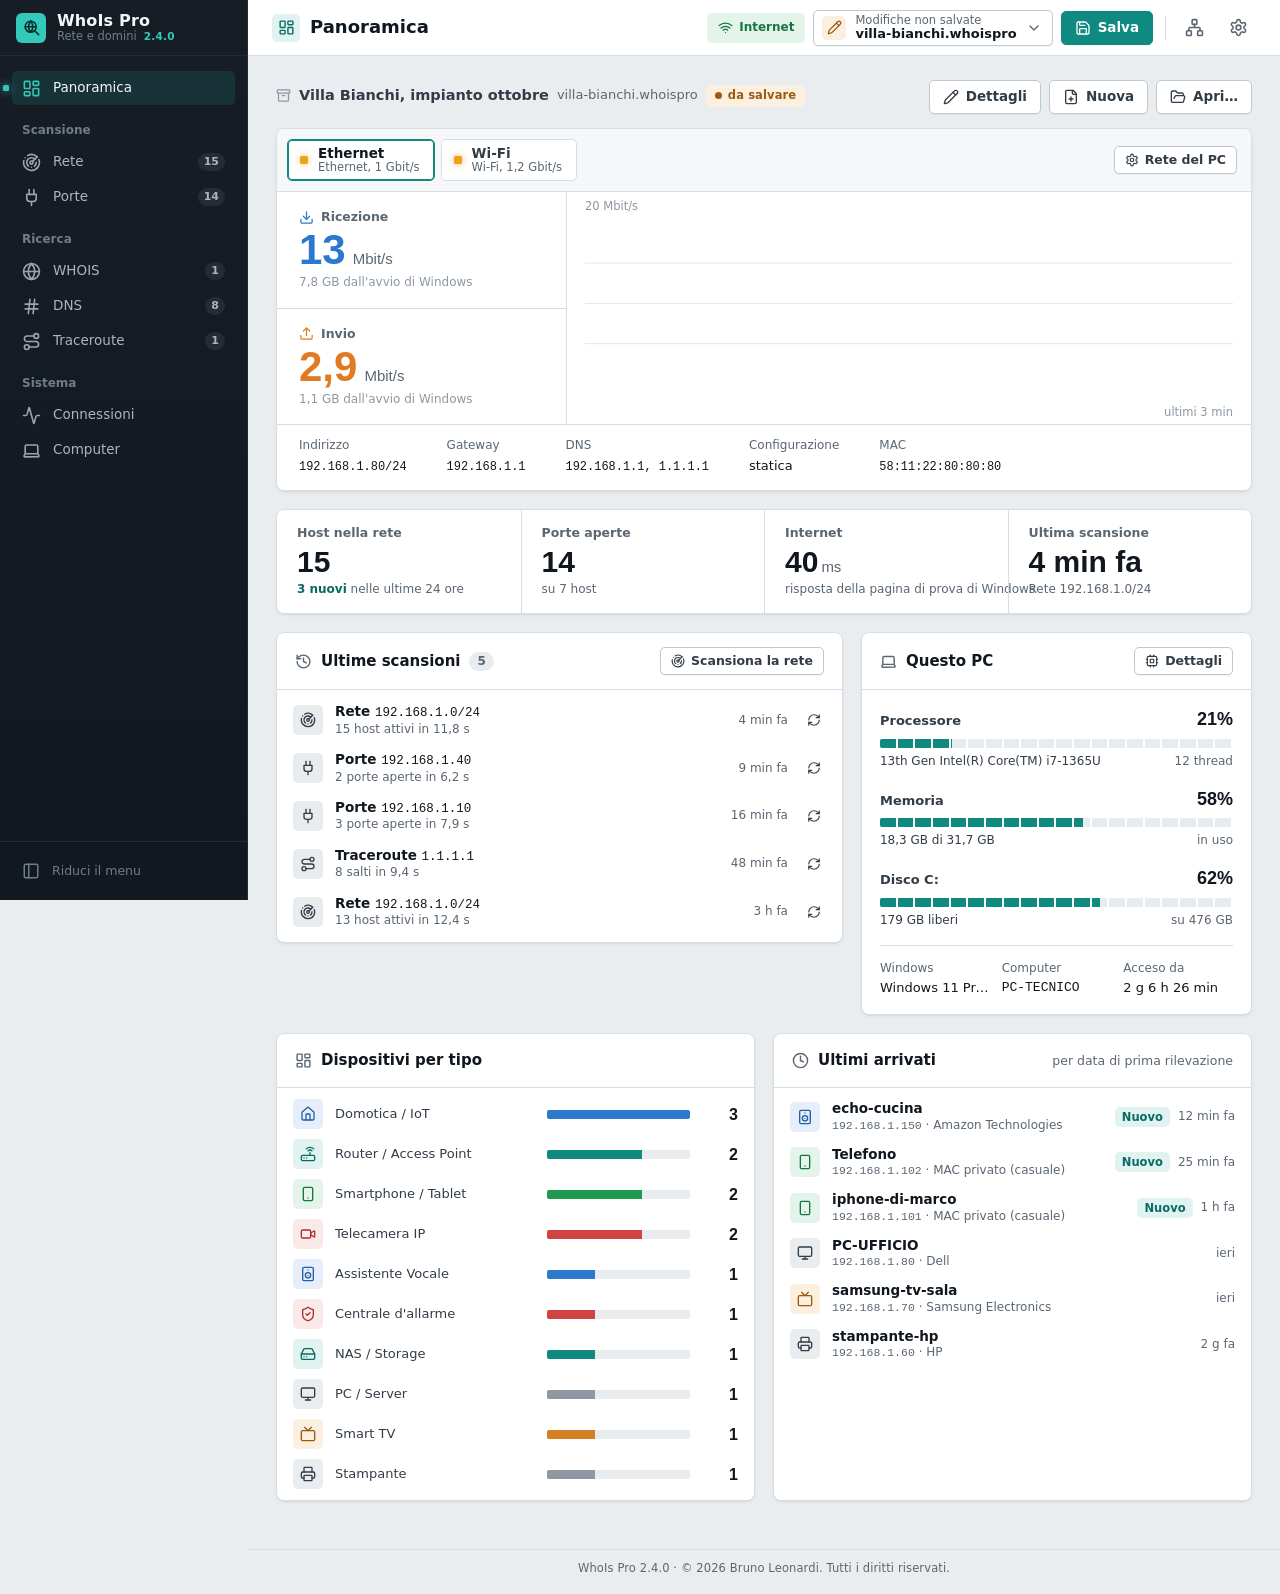
==== dev/preview.html @ 706a7067 "2.4.0: grafica nuova, Panoramica dal vivo, colonne intere e riscansione del singolo host - Identità " ====
<!doctype html>
<html lang="it">
<head>
  <meta charset="utf-8">
  <meta name="viewport" content="width=device-width, initial-scale=1">
  <title>WhoIs Pro · anteprima</title>
  <!-- Anteprima dell'interfaccia senza il programma: dev\serve.ps1, poi http://localhost:5517/ -->
  <script src="mock.js"></script>
  <script src="../ui/theme.js"></script>
  <link rel="stylesheet" href="../ui/app.css">
  <script type="module" src="../ui/app.js"></script>
</head>
<body>
  <div id="app">
    <div class="boot"><span class="spinner spinner-lg"></span></div>
  </div>
  <div id="overlays"></div>
  <div class="toast-stack" id="toasts" aria-live="polite"></div>
</body>
</html>
---- ui/app.css ----
/* =====================================================================
   WhoIs Pro: identità propria, presa dal mondo di chi cabla le reti. Barra laterale grafite in tutti e due i
   temi (come un armadio rack), accento verde acqua «fibra», LED quadrati come quelli delle porte RJ45 e i
   colori dei doppini per i dati (blu per ciò che arriva, arancio per ciò che parte). Bahnschrift, il carattere
   tecnico di Windows, per titoli e numeri; Segoe per il testo; Cascadia solo per indirizzi e MAC.
   I componenti di base vengono dalle console web; in fondo gli elementi propri di WhoIs Pro.
   Tema chiaro/scuro come Windows (theme.js).
   ===================================================================== */


:root {
  color-scheme: light;
  --font-sans: "Segoe UI Variable Text", "Segoe UI", system-ui, -apple-system, "Helvetica Neue", Arial, sans-serif;
  --font-display: "Bahnschrift", "Segoe UI Variable Display", "Segoe UI", system-ui, sans-serif;
  --font-narrow: "Bahnschrift SemiCondensed", "Bahnschrift", "Segoe UI Variable Display", "Segoe UI", sans-serif;
  --font-mono: "Cascadia Mono", "Cascadia Code", Consolas, ui-monospace, "SFMono-Regular", Menlo, monospace;

  /* angoli netti: pannelli 8, comandi 5, etichette 4 */
  --radius-xs: 3px;
  --radius-sm: 5px;
  --radius: 8px;
  --radius-lg: 12px;
  --radius-pill: 4px;

  --sidebar-w: 248px;
  --sidebar-w-collapsed: 68px;
  --topbar-h: 56px;
  --content-max: 1680px;
  --ease: cubic-bezier(.2, .7, .2, 1);

  /* superfici e testo: alluminio spazzolato */
  --bg: #eaedf0;
  --surface: #ffffff;
  --surface-2: #f5f7f8;
  --surface-3: #e8ecef;
  --surface-hover: #f1f4f6;
  --border: #d8dde2;
  --border-strong: #bfc7cf;
  --text: #11171e;
  --text-2: #323c47;
  --muted: #5a6672;
  --faint: #8d98a3;

  /* accento «fibra» e stati */
  --primary: #0e8a81;
  --primary-hover: #0b766f;
  --primary-press: #09625c;
  --primary-soft: #e0f3f1;
  --primary-soft-2: #bfe6e1;
  --primary-text: #0a6b64;
  --on-primary: #ffffff;
  --success: #1e9a50;
  --success-text: #167540;
  --success-soft: #e4f4ea;
  --danger: #d14343;
  --danger-hover: #b33434;
  --danger-text: #b02e2e;
  --danger-soft: #fae9e9;
  --warning: #d47f22;
  --warning-text: #9c5a10;
  --warning-soft: #fbefdf;
  --info: #2c78cf;
  --info-text: #225fa6;
  --info-soft: #e5eefa;
  --neutral-soft: #e9edf0;

  /* dati: i colori della coppia blu e della coppia arancio del cavo (T568B) */
  --rx: #2c78cf;
  --rx-soft: rgba(44, 120, 207, .16);
  --tx: #e07b22;
  --tx-soft: rgba(224, 123, 34, .16);
  /* LED delle porte: collegamento verde, attività ambra */
  --led-link: #22b35e;
  --led-act: #f0a020;
  --led-off: #9aa4ae;

  --focus: 0 0 0 1px var(--primary), 0 0 0 4px color-mix(in srgb, var(--primary) 18%, transparent);
  --focus-ring: 0 0 0 2px var(--surface), 0 0 0 4px var(--primary);
  --shadow-xs: 0 1px 1px rgba(17, 23, 30, .05);
  --shadow-sm: 0 1px 2px rgba(17, 23, 30, .06), 0 2px 6px -3px rgba(17, 23, 30, .10);
  --shadow: 0 2px 4px rgba(17, 23, 30, .06), 0 10px 22px -12px rgba(17, 23, 30, .24);
  --shadow-pop: 0 2px 6px rgba(17, 23, 30, .08), 0 16px 32px -14px rgba(17, 23, 30, .30);
  --shadow-lg: 0 4px 10px rgba(17, 23, 30, .08), 0 22px 44px -12px rgba(17, 23, 30, .30);
  --overlay: rgba(12, 17, 22, .46);

  /* barra laterale grafite anche nel tema chiaro: è il «rack» del programma */
  --side-bg: #161d25;
  --side-bg-2: #121820;
  --side-text: #aab5c0;
  --side-text-strong: #f2f6f9;
  --side-muted: #6f7d8a;
  --side-hover: rgba(255, 255, 255, .055);
  --side-active: rgba(44, 197, 182, .13);
  --side-accent: #33c9ba;
  --side-border: #232c36;
  --brand-fluo: #33c9ba;
  --brand-fluo-glow: transparent;

  --chart-granted: #2c78cf;
  --chart-denied: #d14343;
  --chart-grid: #e3e7eb;
  --chart-axis: #c5ccd3;
  --chart-text: #5a6672;

  --scrollbar: #c3cad1;
}

:root[data-theme="dark"] {
  color-scheme: dark;
  /* grafite: niente nero puro, un grigio freddo con un filo di verde acqua */
  --bg: #0e1318;
  --surface: #151b21;
  --surface-2: #1a2128;
  --surface-3: #212932;
  --surface-hover: #1c242c;
  --border: #27313b;
  --border-strong: #37424e;
  --text: #e6ecf1;
  --text-2: #c0cad3;
  --muted: #8794a0;
  --faint: #5d6976;

  --primary: #2cc5b6;
  --primary-hover: #48d3c5;
  --primary-press: #22a99c;
  --primary-soft: rgba(44, 197, 182, .12);
  --primary-soft-2: rgba(44, 197, 182, .22);
  --primary-text: #62ddd0;
  /* sul verde acqua chiaro il testo è scuro: si legge meglio del bianco */
  --on-primary: #05231f;
  --success: #34c46e;
  --success-text: #5fd690;
  --success-soft: rgba(52, 196, 110, .13);
  --danger: #ef5a5a;
  --danger-hover: #f37373;
  --danger-text: #f58585;
  --danger-soft: rgba(239, 90, 90, .14);
  --warning: #f2a03d;
  --warning-text: #f6b866;
  --warning-soft: rgba(242, 160, 61, .14);
  --info: #4d9cf0;
  --info-text: #82b9f5;
  --info-soft: rgba(77, 156, 240, .14);
  --neutral-soft: rgba(150, 165, 180, .12);

  --rx: #4d9cf0;
  --rx-soft: rgba(77, 156, 240, .20);
  --tx: #f2954a;
  --tx-soft: rgba(242, 149, 74, .18);
  --led-link: #39d17a;
  --led-act: #ffb52e;
  --led-off: #3a4550;

  --focus: 0 0 0 1px var(--primary), 0 0 0 4px color-mix(in srgb, var(--primary) 24%, transparent);
  --focus-ring: 0 0 0 2px var(--surface), 0 0 0 4px var(--primary);
  --shadow-xs: 0 0 0 0 transparent;
  --shadow-sm: 0 0 0 0 transparent;
  --shadow: 0 0 0 0 transparent;
  --shadow-pop: 0 12px 28px -10px rgba(0, 0, 0, .60);
  --shadow-lg: 0 24px 56px -16px rgba(0, 0, 0, .70);
  --overlay: rgba(3, 6, 9, .64);

  --side-bg: #10161b;
  --side-bg-2: #0c1115;
  --side-text: #a3afba;
  --side-text-strong: #eef3f7;
  --side-muted: #66737f;
  --side-hover: rgba(255, 255, 255, .05);
  --side-active: rgba(44, 197, 182, .13);
  --side-accent: #33c9ba;
  --side-border: #1e262e;
  --brand-fluo: #33c9ba;
  --brand-fluo-glow: rgba(51, 201, 186, .45);

  --chart-granted: #4d9cf0;
  --chart-denied: #ef5a5a;
  --chart-grid: #222b34;
  --chart-axis: #37424e;
  --chart-text: #8794a0;

  --scrollbar: #36414c;
}

/* ---------------------------------------------------------------------
   Base
   --------------------------------------------------------------------- */
*, *::before, *::after { box-sizing: border-box; }
html, body { height: 100%; }
body {
  margin: 0;
  font-family: var(--font-sans);
  font-size: 14px;
  line-height: 1.45;
  color: var(--text);
  background: var(--bg);
  -webkit-font-smoothing: antialiased;
  text-rendering: optimizeLegibility;
}
h1, h2, h3, h4 { margin: 0; font-family: var(--font-display); color: var(--text); letter-spacing: -.01em; }
h1 { font-size: 22px; font-weight: 650; line-height: 1.25; }
h2 { font-size: 16px; font-weight: 650; }
h3 { font-size: 14px; font-weight: 650; }
p { margin: 0; }
a { color: var(--primary-text); text-decoration: none; }
a:hover { text-decoration: underline; }
code, .mono { font-family: var(--font-mono); font-size: .92em; }
.num, .tabular { font-variant-numeric: tabular-nums; }
.muted { color: var(--muted); }
.faint { color: var(--faint); }
.strong { font-weight: 600; color: var(--text); }
.nowrap { white-space: nowrap; }
.truncate { overflow: hidden; text-overflow: ellipsis; white-space: nowrap; }
.sr-only { position: absolute !important; width: 1px; height: 1px; padding: 0; margin: -1px; overflow: hidden; clip: rect(0 0 0 0); white-space: nowrap; border: 0; }
.hidden { display: none !important; }
.grow { flex: 1 1 auto; min-width: 0; }
.row { display: flex; align-items: center; gap: 8px; }
.stack { display: flex; flex-direction: column; gap: 4px; }
.spacer { flex: 1; }

::selection { background: var(--primary-soft-2); }
* { scrollbar-width: thin; scrollbar-color: var(--scrollbar) transparent; }
::-webkit-scrollbar { width: 10px; height: 10px; }
::-webkit-scrollbar-thumb { background: var(--scrollbar); border-radius: 10px; border: 2px solid transparent; background-clip: padding-box; }
::-webkit-scrollbar-track { background: transparent; }

.icon { flex: 0 0 auto; display: inline-block; vertical-align: middle; }

:focus-visible { outline: none; box-shadow: var(--focus-ring); border-radius: var(--radius-sm); }

/* ---------------------------------------------------------------------
   Pulsanti
   --------------------------------------------------------------------- */
.btn {
  --btn-bg: var(--surface);
  --btn-fg: var(--text-2);
  --btn-border: var(--border-strong);
  --btn-hover: var(--surface-hover);
  display: inline-flex; align-items: center; justify-content: center; gap: 7px;
  height: 34px; padding: 0 13px;
  border: 1px solid var(--btn-border); border-radius: var(--radius-sm);
  background: var(--btn-bg); color: var(--btn-fg);
  font: inherit; font-weight: 600; font-size: 13.5px; line-height: 1;
  cursor: pointer; white-space: nowrap; user-select: none;
  box-shadow: var(--shadow-xs);
  transition: background .15s var(--ease), border-color .15s var(--ease), color .15s var(--ease), box-shadow .15s var(--ease);
}
.btn:hover { background: var(--btn-hover); text-decoration: none; }
.btn:active { transform: translateY(.5px); }
.btn:disabled, .btn.is-disabled { opacity: .55; cursor: not-allowed; pointer-events: none; }
.btn .icon { width: 16px; height: 16px; }
.btn-primary { --btn-bg: var(--primary); --btn-fg: var(--on-primary); --btn-border: var(--primary); --btn-hover: var(--primary-hover); }
:root[data-theme="dark"] .btn-primary { --btn-bg: var(--primary-press); --btn-border: var(--primary-press); --btn-hover: var(--primary); }
/* eliminare è sempre in rosso, anche nei pulsanti normali */
.btn:has(> .i-trash):not(.btn-danger, .btn-primary, .btn-ghost, .btn-danger-ghost) { --btn-fg: var(--danger-text); --btn-border: color-mix(in srgb, var(--danger) 40%, transparent); --btn-hover: var(--danger-soft); }
.btn-danger { --btn-bg: var(--danger); --btn-fg: #fff; --btn-border: var(--danger); --btn-hover: var(--danger-hover); }
.btn-danger-ghost { --btn-bg: transparent; --btn-fg: var(--danger-text); --btn-border: transparent; --btn-hover: var(--danger-soft); box-shadow: none; }
.btn-ghost { --btn-bg: transparent; --btn-border: transparent; --btn-hover: var(--surface-3); box-shadow: none; }
.btn-soft { --btn-bg: var(--primary-soft); --btn-fg: var(--primary-text); --btn-border: transparent; --btn-hover: var(--primary-soft-2); box-shadow: none; }
.btn-success-soft { --btn-bg: var(--success-soft); --btn-fg: var(--success-text); --btn-border: transparent; --btn-hover: var(--success-soft); box-shadow: none; }
.btn-sm { height: 28px; padding: 0 10px; font-size: 12.5px; gap: 6px; }
.btn-sm .icon { width: 14px; height: 14px; }
.btn-lg { height: 42px; padding: 0 18px; font-size: 14px; }
.btn-icon { width: 34px; padding: 0; }
.btn-icon.btn-sm { width: 28px; }
.btn-block { width: 100%; }
.btn.is-loading { position: relative; color: transparent !important; pointer-events: none; }
.btn.is-loading > * { visibility: hidden; }
.btn.is-loading::after {
  content: ""; position: absolute; width: 16px; height: 16px; border-radius: 50%;
  border: 2px solid currentColor; border-color: var(--btn-fg) var(--btn-fg) transparent transparent;
  animation: spin .7s linear infinite;
}
.btn-group { display: inline-flex; }
.btn-group .btn { border-radius: 0; margin-left: -1px; }
.btn-group .btn:first-child { border-radius: var(--radius-sm) 0 0 var(--radius-sm); margin-left: 0; }
.btn-group .btn:last-child { border-radius: 0 var(--radius-sm) var(--radius-sm) 0; }

/* ---------------------------------------------------------------------
   Form
   --------------------------------------------------------------------- */
.field { display: flex; flex-direction: column; gap: 6px; min-width: 0; }
.field > label, .field-label { font-size: 12.5px; font-weight: 600; color: var(--text-2); line-height: 18px; min-height: 18px; }
.hint { font-size: 12px; color: var(--muted); }
.field .req { color: var(--danger-text); margin-left: 2px; }
.input, .select, textarea.input {
  width: 100%; height: 36px; padding: 0 11px;
  border: 1px solid var(--border-strong); border-radius: var(--radius-sm);
  background: var(--surface); color: var(--text);
  font: inherit; font-size: 13.5px;
  transition: border-color .15s var(--ease), box-shadow .15s var(--ease);
}
textarea.input { height: auto; min-height: 76px; padding: 9px 11px; resize: vertical; line-height: 1.45; }
.input::placeholder { color: var(--muted); opacity: .85; }
.input:hover, .select:hover { border-color: var(--faint); }
.input:focus, .select:focus, textarea.input:focus { outline: none; border-color: var(--primary); box-shadow: var(--focus); }
.input:disabled, .select:disabled { background: var(--surface-3); color: var(--muted); cursor: not-allowed; }
.input[readonly] { background: var(--surface-2); color: var(--text-2); }
.input.is-invalid { border-color: var(--danger); }
.select {
  appearance: none; padding-right: 32px; cursor: pointer;
  background-image: url("data:image/svg+xml,%3Csvg xmlns='http://www.w3.org/2000/svg' width='16' height='16' viewBox='0 0 24 24' fill='none' stroke='%2364748b' stroke-width='2' stroke-linecap='round' stroke-linejoin='round'%3E%3Cpath d='m6 9 6 6 6-6'/%3E%3C/svg%3E");
  background-repeat: no-repeat; background-position: right 9px center;
}
.input-sm, .select.input-sm { height: 30px; font-size: 13px; }
.input-mono { font-family: var(--font-mono); letter-spacing: .02em; }
.input-group { display: flex; align-items: stretch; }
.input-group .input { border-radius: var(--radius-sm) 0 0 var(--radius-sm); }
.input-group .btn { border-radius: 0 var(--radius-sm) var(--radius-sm) 0; margin-left: -1px; height: 36px; box-shadow: none; }
.input-icon { position: relative; }
.input-icon .icon { position: absolute; left: 10px; top: 50%; transform: translateY(-50%); color: var(--faint); pointer-events: none; width: 16px; height: 16px; }
.input-icon .input { padding-left: 34px; }
.input-affix { position: relative; }
.input-affix .input { padding-right: 40px; }
.input-affix .affix-btn { position: absolute; right: 3px; top: 3px; height: 30px; width: 34px; border: 0; background: transparent; color: var(--muted); border-radius: var(--radius-xs); cursor: pointer; display: grid; place-items: center; }
.input-affix .affix-btn:hover { background: var(--surface-3); color: var(--text); }

.form-grid { display: grid; grid-template-columns: repeat(2, minmax(0, 1fr)); gap: 14px 16px; }
.form-grid .span-2 { grid-column: 1 / -1; }
.form-grid-3 { grid-template-columns: repeat(3, minmax(0, 1fr)); }
.form-section { padding: 18px 0; border-top: 1px solid var(--border); }
.form-section:first-child { border-top: 0; padding-top: 4px; }
.form-section-head { display: flex; align-items: center; justify-content: space-between; gap: 12px; margin-bottom: 14px; }
/* titolo di sezione: icona in un riquadro azzurro e una linea che sfuma verso destra */
.form-section-title { display: flex; align-items: center; gap: 9px; flex: 1 1 auto; min-width: 0; font-size: 13px; font-weight: 650; color: var(--text); text-transform: none; }
.form-section-title > .icon { width: 24px; height: 24px; padding: 4px; border-radius: 6px; background: var(--primary-soft); color: var(--primary-text); }
.form-section-title::after { content: ""; flex: 1 1 auto; min-width: 24px; height: 1px; margin-left: 4px; background: linear-gradient(90deg, var(--border-strong), transparent); }
.form-note { display: flex; gap: 10px; align-items: flex-start; padding: 10px 12px; border-radius: var(--radius-sm); background: var(--surface-2); border: 1px solid var(--border); color: var(--text-2); font-size: 12.5px; }
.form-note .icon { color: var(--muted); margin-top: 1px; }
.form-note.info { background: var(--info-soft); border-color: transparent; }
.form-note.info .icon { color: var(--info-text); }
.form-note.warning { background: var(--warning-soft); border-color: transparent; }
.form-note.warning .icon { color: var(--warning-text); }
.form-note.danger { background: var(--danger-soft); border-color: transparent; }
.form-note.danger .icon { color: var(--danger-text); }
.form-note.success { background: var(--success-soft); border-color: transparent; }
.form-note.success .icon { color: var(--success-text); }
.form-note.note-with-actions { align-items: center; flex-wrap: wrap; }
.form-note .note-text { flex: 1 1 320px; min-width: 0; }
.form-note .note-actions { display: inline-flex; align-items: center; gap: 6px; margin-left: auto; }

/* switch */
.switch { display: inline-flex; align-items: center; gap: 10px; cursor: pointer; user-select: none; font-size: 13.5px; color: var(--text-2); }
.switch input { position: absolute; opacity: 0; width: 1px; height: 1px; }
.switch .track { position: relative; width: 36px; height: 20px; border-radius: 20px; background: var(--border-strong); transition: background .18s var(--ease); flex: 0 0 auto; }
.switch .track::after { content: ""; position: absolute; top: 2px; left: 2px; width: 16px; height: 16px; border-radius: 50%; background: #fff; box-shadow: 0 1px 2px rgba(0, 0, 0, .25); transition: transform .18s var(--ease); }
.switch input:checked + .track { background: var(--primary); }
.switch input:checked + .track::after { transform: translateX(16px); }
.switch input:focus-visible + .track { box-shadow: var(--focus); }
.switch input:disabled + .track { opacity: .5; }
.switch .switch-text { display: flex; flex-direction: column; gap: 1px; }
.switch .switch-text small { color: var(--muted); font-size: 12px; }

/* checkbox */
.check { display: inline-flex; align-items: center; gap: 9px; cursor: pointer; user-select: none; }
.check input { appearance: none; margin: 0; width: 17px; height: 17px; border: 1.5px solid var(--border-strong); border-radius: 5px; background: var(--surface); display: grid; place-items: center; cursor: pointer; transition: all .12s var(--ease); flex: 0 0 auto; }
.check input:checked { background: var(--primary); border-color: var(--primary); }
.check input:checked::after { content: ""; width: 9px; height: 5px; border: 2px solid #fff; border-top: 0; border-right: 0; transform: rotate(-45deg) translate(1px, -1px); }
.check input:focus-visible { box-shadow: var(--focus); }

/* segmented */
.segmented { display: inline-flex; padding: 3px; gap: 2px; background: var(--surface-3); border-radius: var(--radius-sm); border: 1px solid var(--border); }
.segmented button { border: 0; background: transparent; color: var(--muted); font: inherit; font-size: 12.5px; font-weight: 560; height: 26px; padding: 0 10px; border-radius: 5px; cursor: pointer; white-space: nowrap; }
.segmented button:hover { color: var(--text); }
.segmented button.is-active { background: var(--surface); color: var(--text); box-shadow: var(--shadow-sm); }


/* ---------------------------------------------------------------------
   Shell: barra laterale + barra superiore
   --------------------------------------------------------------------- */
.app { display: grid; grid-template-columns: var(--sidebar-w) minmax(0, 1fr); min-height: 100vh; transition: grid-template-columns .22s var(--ease); }
.app.is-collapsed { grid-template-columns: var(--sidebar-w-collapsed) minmax(0, 1fr); }

.sidebar {
  position: sticky; top: 0; height: 100vh; z-index: 40;
  display: flex; flex-direction: column;
  background: linear-gradient(180deg, var(--side-bg) 0%, var(--side-bg-2) 100%);
  color: var(--side-text);
  border-right: 1px solid var(--side-border);
  overflow: hidden;
}
.brand { display: flex; align-items: center; height: var(--topbar-h); padding: 0 22px; border-bottom: 1px solid var(--side-border); flex: 0 0 auto; }
.brand-short { display: none; color: var(--side-text-strong); font-weight: 700; font-size: 15px; letter-spacing: -.01em; }
.brand-text { display: flex; flex-direction: column; line-height: 1.15; min-width: 0; }
.brand-name { color: var(--side-text-strong); font-weight: 700; font-size: 15px; letter-spacing: -.01em; white-space: nowrap; }
.brand-sub { display: flex; align-items: baseline; gap: 7px; min-width: 0; color: var(--side-muted); font-size: 10.5px; font-weight: 650; letter-spacing: .12em; text-transform: uppercase; white-space: nowrap; }
.brand-mark { width: 34px; height: 34px; flex: 0 0 auto; border-radius: 9px; display: grid; place-items: center; background: linear-gradient(145deg, #3b82f6 0%, #1d4ed8 100%); box-shadow: 0 6px 16px -6px rgba(37, 99, 235, .7), inset 0 1px 0 rgba(255, 255, 255, .25); color: #fff; }
.brand-mark svg { width: 20px; height: 20px; }
.brand-version { color: var(--brand-fluo); font-size: 10.5px; font-weight: 700; font-variant-numeric: tabular-nums; letter-spacing: .02em; text-transform: none; white-space: nowrap; text-shadow: 0 0 7px var(--brand-fluo-glow); }

.nav { flex: 1 1 auto; overflow-y: auto; overflow-x: hidden; padding: 14px 12px 18px; }
.nav.has-more { -webkit-mask-image: linear-gradient(#000 calc(100% - 32px), transparent); mask-image: linear-gradient(#000 calc(100% - 32px), transparent); }
.nav-section { margin-top: 14px; }
.nav-section:first-child { margin-top: 0; }
.nav-title { display: flex; align-items: center; justify-content: space-between; gap: 8px; width: 100%; height: 24px; margin: 0 0 2px; padding: 0 10px; border: 0; border-radius: 6px; background: transparent; color: var(--side-muted); font: inherit; font-size: 10.5px; font-weight: 700; letter-spacing: .12em; text-transform: uppercase; white-space: nowrap; text-align: left; }
.nav-title.is-toggle { cursor: pointer; transition: color .15s var(--ease), background .15s var(--ease); }
.nav-title.is-toggle:hover { color: var(--side-text); background: var(--side-hover); }
.nav-title .icon { width: 13px; height: 13px; opacity: .75; transition: transform .18s var(--ease); }
.nav-section.is-closed .nav-title .icon { transform: rotate(-90deg); }
.nav-section.is-closed .nav-items { display: none; }
.nav-section:not(.is-closed) .nav-items { animation: navOpen .18s var(--ease); }
@keyframes navOpen { from { opacity: 0; transform: translateY(-4px); } }
.nav-item {
  position: relative; display: flex; align-items: center; gap: 12px;
  height: 34px; padding: 0 10px; margin: 1px 0;
  border-radius: 8px; color: var(--side-text);
  font-weight: 500; font-size: 13.5px; white-space: nowrap;
  text-decoration: none !important;
  transition: background .15s var(--ease), color .15s var(--ease);
}
.nav-item .icon { width: 19px; height: 19px; opacity: .9; }
.nav-item:hover { background: var(--side-hover); color: var(--side-text-strong); }
.nav-item.is-active { background: var(--side-active); color: var(--side-text-strong); }
.nav-item.is-active::before { content: ""; position: absolute; left: -12px; top: 7px; bottom: 7px; width: 3px; border-radius: 0 3px 3px 0; background: var(--side-accent); }
.nav-item.is-active .icon { color: var(--side-accent); opacity: 1; }
.nav-badge { margin-left: auto; min-width: 20px; height: 18px; padding: 0 6px; border-radius: 10px; background: rgba(239, 68, 68, .9); color: #fff; font-size: 11px; font-weight: 700; display: grid; place-items: center; }
.nav-badge.is-neutral { background: rgba(148, 163, 184, .22); color: var(--side-text-strong); }
/* novità (nuova versione, licenza da guardare): pallino sull'angolo dell'icona */
.nav-item.has-notice::after { content: ""; position: absolute; left: 24px; top: 7px; width: 8px; height: 8px; border-radius: 50%; background: var(--side-accent); box-shadow: 0 0 0 2px var(--side-bg-2); }
.nav-item.has-notice.is-danger::after { background: var(--danger); }

.side-foot { flex: 0 0 auto; padding: 12px; border-top: 1px solid var(--side-border); display: flex; flex-direction: column; gap: 4px; }
.side-foot .nav-item { margin: 0; }
/* stato del monitoraggio: una riga come le voci, con il pallino */
.monitor-card { display: flex; align-items: center; gap: 12px; height: 34px; padding: 0 10px 0 15px; border-radius: 8px; color: var(--side-text); min-width: 0; cursor: pointer; }
.monitor-card:hover { background: var(--side-hover); }
.monitor-card .pulse { flex: 0 0 auto; }
.monitor-card .monitor-text { display: flex; flex-direction: column; min-width: 0; line-height: 1.2; }
.monitor-card .monitor-title { color: var(--side-text-strong); font-size: 12.5px; font-weight: 600; white-space: nowrap; overflow: hidden; text-overflow: ellipsis; }
.monitor-card .monitor-sub { color: var(--side-muted); font-size: 11px; white-space: nowrap; overflow: hidden; text-overflow: ellipsis; }
.collapse-btn { display: flex; align-items: center; gap: 12px; height: 34px; padding: 0 10px; border: 0; border-radius: 8px; background: transparent; color: var(--side-muted); font: inherit; font-size: 12.5px; cursor: pointer; white-space: nowrap; }
.collapse-btn:hover { background: var(--side-hover); color: var(--side-text-strong); }
.collapse-btn .icon { width: 18px; height: 18px; }

/* menu ridotto alle icone (solo su schermi larghi: nel cassetto del telefono le voci hanno sempre il nome) */
@media (min-width: 861px) {
  .app.is-collapsed .brand { justify-content: center; padding: 0; }
  .app.is-collapsed .brand-short { display: block; }
  .app.is-collapsed .brand-text,
  .app.is-collapsed .nav-title:not(.is-toggle),
  .app.is-collapsed .nav-title span,
  .app.is-collapsed .nav-item span,
  .app.is-collapsed .nav-badge,
  .app.is-collapsed .monitor-text,
  .app.is-collapsed .collapse-btn span { display: none; }
  .app.is-collapsed .nav { padding: 14px 12px; }
  .app.is-collapsed .nav-title.is-toggle { justify-content: center; height: 20px; padding: 0; margin: -4px 0 4px; }
  .app.is-collapsed .nav-item { justify-content: center; padding: 0; }
  .app.is-collapsed .nav-item.has-notice::after { left: calc(50% + 4px); top: 6px; }
  .app.is-collapsed .nav-section { margin-top: 12px; padding-top: 12px; border-top: 1px solid var(--side-border); }
  .app.is-collapsed .nav-section:first-child { border-top: 0; padding-top: 0; }
  .app.is-collapsed .monitor-card { justify-content: center; padding: 0; }
  .app.is-collapsed .collapse-btn { justify-content: center; padding: 0; }
  .app.is-collapsed .collapse-btn .icon { transform: scaleX(-1); }
}

.main { min-width: 0; display: flex; flex-direction: column; }
.topbar {
  position: sticky; top: 0; z-index: 30;
  display: flex; align-items: center; gap: 12px;
  height: var(--topbar-h); padding: 0 24px;
  background: var(--surface);
  border-bottom: 1px solid var(--border);
}
.topbar .menu-toggle { display: none; }
.crumbs { display: flex; align-items: center; gap: 8px; min-width: 0; color: var(--muted); font-size: 13px; }
.crumbs .crumb-current { color: var(--text); font-weight: 620; font-size: 14.5px; white-space: nowrap; overflow: hidden; text-overflow: ellipsis; }
.crumbs .icon { width: 14px; height: 14px; color: var(--faint); }
.topbar-actions { margin-left: auto; display: flex; align-items: center; gap: 8px; }

.site-picker {
  display: inline-flex; align-items: center; gap: 9px; height: 36px; padding: 0 10px 0 8px;
  border: 1px solid var(--border-strong); border-radius: var(--radius-sm);
  background: var(--surface); color: var(--text); font: inherit; font-size: 13px; cursor: pointer; max-width: 300px;
  box-shadow: var(--shadow-xs);
}
.site-picker:hover { background: var(--surface-hover); }
.site-picker .site-icon { width: 24px; height: 24px; border-radius: 6px; display: grid; place-items: center; background: var(--primary-soft); color: var(--primary-text); flex: 0 0 auto; }
.site-picker .site-icon .icon { width: 15px; height: 15px; }
.site-picker .site-label { display: flex; flex-direction: column; align-items: flex-start; line-height: 1.1; min-width: 0; }
.site-picker .site-label small { font-size: 10.5px; color: var(--muted); font-weight: 600; letter-spacing: .04em; text-transform: uppercase; }
.site-picker .site-label b { font-weight: 620; white-space: nowrap; overflow: hidden; text-overflow: ellipsis; max-width: 200px; }
.site-picker > .icon { color: var(--muted); width: 16px; height: 16px; }

.icon-btn { width: 36px; height: 36px; display: grid; place-items: center; border: 1px solid transparent; border-radius: var(--radius-sm); background: transparent; color: var(--muted); cursor: pointer; position: relative; }
.icon-btn:hover { background: var(--surface-3); color: var(--text); }
.icon-btn .icon { width: 19px; height: 19px; }
.icon-btn .dot-badge { position: absolute; top: 6px; right: 6px; width: 8px; height: 8px; border-radius: 50%; background: var(--primary); box-shadow: 0 0 0 2px var(--surface); }

.user-chip { display: inline-flex; align-items: center; gap: 9px; height: 38px; padding: 0 8px 0 4px; border: 1px solid transparent; border-radius: 22px; background: transparent; cursor: pointer; font: inherit; color: var(--text); }
.user-chip:hover { background: var(--surface-3); }
.user-chip .user-meta { display: flex; flex-direction: column; align-items: flex-start; line-height: 1.15; }
.user-chip .user-meta b { font-size: 13px; font-weight: 620; white-space: nowrap; }
.user-chip .user-meta small { font-size: 11.5px; color: var(--muted); white-space: nowrap; }
.user-chip > .icon { width: 15px; height: 15px; color: var(--muted); }

.jobs-chip { display: inline-flex; align-items: center; gap: 8px; height: 32px; padding: 0 12px; border-radius: 20px; border: 1px solid var(--primary-soft-2); background: var(--primary-soft); color: var(--primary-text); font: inherit; font-size: 12.5px; font-weight: 600; cursor: pointer; }
.jobs-chip .jobs-count { display: none; }
.jobs-chip .spinner { width: 13px; height: 13px; border-width: 2px; }

.avatar { width: 30px; height: 30px; border-radius: 50%; display: grid; place-items: center; flex: 0 0 auto; font-size: 11.5px; font-weight: 700; letter-spacing: .02em; color: #fff; background: linear-gradient(145deg, #6366f1, #2563eb); }
.avatar-sm { width: 26px; height: 26px; font-size: 10.5px; }
.avatar-lg { width: 52px; height: 52px; font-size: 18px; }
.avatar[data-tone="1"] { background: linear-gradient(145deg, #0ea5e9, #2563eb); }
.avatar[data-tone="2"] { background: linear-gradient(145deg, #14b8a6, #0f766e); }
.avatar[data-tone="3"] { background: linear-gradient(145deg, #8b5cf6, #6d28d9); }
.avatar[data-tone="4"] { background: linear-gradient(145deg, #f59e0b, #c2410c); }
.avatar[data-tone="5"] { background: linear-gradient(145deg, #ec4899, #be185d); }
.avatar[data-tone="6"] { background: linear-gradient(145deg, #64748b, #334155); }

.content { flex: 1 1 auto; width: 100%; max-width: var(--content-max); margin: 0 auto; padding: 24px 28px 40px; min-width: 0; }
.app-foot { flex: 0 0 auto; padding: 8px 28px 16px; color: var(--muted); font-size: 11.5px; text-align: center; letter-spacing: .01em; }
.app-foot:empty { display: none; }
.page-enter { animation: pageIn .28s var(--ease) both; }
@keyframes pageIn { from { opacity: 0; transform: translateY(6px); } to { opacity: 1; transform: none; } }

/* intestazione della pagina: il titolo con l'icona sta nella barra superiore, qui restano sottotitolo e azioni */
.page-head { display: flex; align-items: center; justify-content: space-between; gap: 10px 24px; flex-wrap: wrap; min-height: 34px; margin-bottom: 14px; }
.page-head .page-sub { flex: 1 1 320px; min-width: 0; color: var(--muted); font-size: 13px; }
.page-head .page-sub b { color: var(--text-2); font-weight: 600; }
.page-actions { display: flex; align-items: center; justify-content: flex-end; gap: 8px; flex-wrap: wrap; flex: 0 1 auto; min-width: 0; max-width: 100%; }

.sidebar-scrim { display: none; }

/* ---------------------------------------------------------------------
   Card, KPI, pannelli
   --------------------------------------------------------------------- */
.card { background: var(--surface); border: 1px solid var(--border); border-radius: var(--radius); box-shadow: var(--shadow-sm); min-width: 0; }
.card-head { display: flex; align-items: center; justify-content: space-between; gap: 12px; padding: 14px 18px; border-bottom: 1px solid var(--border); min-height: 54px; }
.card-head.no-border { border-bottom: 0; padding-bottom: 4px; }
.card-title { display: flex; align-items: center; gap: 9px; min-width: 0; }
.card-title h2 { font-size: 14px; font-weight: 650; }
.card-title .icon { color: var(--muted); width: 17px; height: 17px; }
.card-title .count { font-size: 12px; color: var(--muted); font-weight: 600; background: var(--surface-3); border-radius: 10px; padding: 1px 8px; }
.card-sub { font-size: 12.5px; color: var(--muted); }
.card-body { padding: 16px 18px; }
.card-body.flush { padding: 0; }
.card-foot { display: flex; align-items: center; gap: 10px; padding: 11px 18px; border-top: 1px solid var(--border); color: var(--muted); font-size: 12.5px; background: var(--surface-2); border-radius: 0 0 var(--radius) var(--radius); }

.grid { display: grid; grid-template-columns: minmax(0, 1fr); gap: 18px; }
/* descrizione dei ruoli (Operatori): tre riquadri brevi affiancati */
.role-cards { grid-template-columns: repeat(3, minmax(0, 1fr)); }
.section-gap { margin-top: 18px; }

.kpis { display: grid; grid-template-columns: repeat(5, minmax(0, 1fr)); gap: 14px; margin-bottom: 18px; }
.kpi { position: relative; display: flex; flex-direction: column; gap: 10px; padding: 16px 16px 14px; background: var(--surface); border: 1px solid var(--border); border-radius: var(--radius); box-shadow: var(--shadow-sm); overflow: hidden; min-width: 0; }
.kpi.is-link { cursor: pointer; transition: border-color .15s var(--ease), box-shadow .15s var(--ease), transform .15s var(--ease); }
.kpi.is-link:hover { border-color: var(--border-strong); box-shadow: var(--shadow); transform: translateY(-1px); }
.kpi.is-link:focus-visible { outline: none; box-shadow: var(--focus); }
.kpi-top { display: flex; align-items: center; justify-content: space-between; gap: 8px; }
.kpi-label { font-size: 12.5px; font-weight: 600; color: var(--muted); }
.kpi-icon { width: 32px; height: 32px; border-radius: 9px; display: grid; place-items: center; background: var(--primary-soft); color: var(--primary-text); flex: 0 0 auto; }
.kpi-icon .icon { width: 17px; height: 17px; }
.kpi-icon.success { background: var(--success-soft); color: var(--success-text); }
.kpi-icon.danger { background: var(--danger-soft); color: var(--danger-text); }
.kpi-icon.info { background: var(--info-soft); color: var(--info-text); }
.kpi-icon.neutral { background: var(--neutral-soft); color: var(--text-2); }
.kpi-value { font-family: var(--font-display); font-size: 28px; font-weight: 650; line-height: 1; letter-spacing: -.02em; color: var(--text); }
.kpi-value small { font-size: 16px; font-weight: 560; color: var(--muted); letter-spacing: 0; }
.kpi-sub { font-size: 12px; color: var(--muted); display: flex; align-items: center; gap: 6px; min-height: 16px; }
.kpi-sub .tag-ok { color: var(--success-text); font-weight: 600; }
.kpi-sub .tag-bad { color: var(--danger-text); font-weight: 600; }
.meter { height: 5px; border-radius: 5px; background: var(--primary-soft-2); overflow: hidden; }
.meter > span { display: block; height: 100%; border-radius: 5px; background: var(--primary); transition: width .4s var(--ease); }
.meter.warning { background: var(--warning-soft); }
.meter.warning > span { background: var(--warning); }
.meter.danger { background: var(--danger-soft); }
.meter.danger > span { background: var(--danger); }

/* stati: pillole e indicatori */
.pill { display: inline-flex; align-items: center; gap: 6px; height: 22px; padding: 0 9px; border-radius: var(--radius-pill); font-size: 11.5px; font-weight: 650; white-space: nowrap; background: var(--neutral-soft); color: var(--text-2); letter-spacing: .01em; }
.pill .icon { width: 13px; height: 13px; }
.pill.success { background: var(--success-soft); color: var(--success-text); }
.pill.danger { background: var(--danger-soft); color: var(--danger-text); }
.pill.warning { background: var(--warning-soft); color: var(--warning-text); }
.pill.info { background: var(--info-soft); color: var(--info-text); }
.pill.primary { background: var(--primary-soft); color: var(--primary-text); }
.pill.outline { background: transparent; border: 1px solid var(--border-strong); color: var(--text-2); }
.pill-dot::before { content: ""; width: 7px; height: 7px; border-radius: 50%; background: currentColor; }
.tag { display: inline-flex; align-items: center; height: 20px; padding: 0 7px; border-radius: 5px; font-size: 11.5px; font-weight: 600; background: var(--surface-3); color: var(--text-2); white-space: nowrap; }
.tag.primary { background: var(--primary-soft); color: var(--primary-text); }
.tag.mono { font-family: var(--font-mono); font-weight: 500; }

.dot { display: inline-block; width: 9px; height: 9px; border-radius: 50%; background: var(--faint); flex: 0 0 auto; }
.dot.online { background: var(--success); box-shadow: 0 0 0 3px var(--success-soft); }
.dot.offline { background: var(--danger); box-shadow: 0 0 0 3px var(--danger-soft); }
.dot.unknown { background: var(--faint); box-shadow: 0 0 0 3px var(--neutral-soft); }

.pulse { position: relative; width: 10px; height: 10px; border-radius: 50%; background: var(--success); }
.pulse::after { content: ""; position: absolute; inset: -4px; border-radius: 50%; border: 2px solid var(--success); opacity: .55; animation: pulse 2s var(--ease) infinite; }
.pulse.is-off { background: var(--faint); }
.pulse.is-off::after { display: none; }
.pulse.is-busy { background: var(--primary); }
.pulse.is-busy::after { border-color: var(--primary); animation-duration: 1s; }
@keyframes pulse { 0% { transform: scale(.6); opacity: .7; } 80%, 100% { transform: scale(1.5); opacity: 0; } }

.spinner { display: inline-block; width: 18px; height: 18px; border-radius: 50%; border: 2.5px solid var(--border-strong); border-top-color: var(--primary); animation: spin .8s linear infinite; }
.spinner-lg { width: 30px; height: 30px; border-width: 3px; }
@keyframes spin { to { transform: rotate(360deg); } }

/* ---------------------------------------------------------------------
   Barra filtri e schede
   --------------------------------------------------------------------- */
.toolbar { display: flex; align-items: center; gap: 10px; flex-wrap: wrap; padding: 12px 14px; border-bottom: 1px solid var(--border); background: var(--surface); border-radius: var(--radius) var(--radius) 0 0; }
.toolbar .field { flex-direction: row; align-items: center; gap: 8px; }
.toolbar .field > label { white-space: nowrap; font-weight: 600; color: var(--muted); font-size: 12.5px; }
.toolbar .search { flex: 1 1 320px; max-width: 560px; }
.toolbar .toolbar-info { margin-left: auto; color: var(--muted); font-size: 12.5px; white-space: nowrap; }

.tabs { display: flex; gap: 4px; border-bottom: 1px solid var(--border); margin-bottom: 18px; overflow-x: auto; overflow-y: hidden; scrollbar-width: none; }
.tabs::-webkit-scrollbar { display: none; }
.tab { position: relative; display: inline-flex; align-items: center; gap: 8px; height: 40px; padding: 0 12px; border: 0; background: transparent; color: var(--muted); font: inherit; font-weight: 580; font-size: 13.5px; cursor: pointer; white-space: nowrap; }
.tab:hover { color: var(--text); }
.tab.is-active { color: var(--primary-text); }
.tab.is-active::after { content: ""; position: absolute; left: 8px; right: 8px; bottom: 0; height: 2px; border-radius: 2px; background: var(--primary); }
.tab .icon { width: 16px; height: 16px; }

/* ---------------------------------------------------------------------
   Tabelle dati
   --------------------------------------------------------------------- */
.table-card { display: flex; flex-direction: column; }
.table-wrap { overflow: auto; position: relative; }
.table-wrap.fixed-h { max-height: calc(100vh - 290px); min-height: 220px; }
table.dt { width: 100%; border-collapse: separate; border-spacing: 0; font-size: 13px; }
table.dt thead th {
  position: sticky; top: 0; z-index: 2;
  background: var(--surface-2); color: var(--muted);
  font-weight: 650; font-size: 11.5px; letter-spacing: .04em; text-transform: uppercase;
  text-align: left; white-space: nowrap;
  padding: 0 12px; height: 38px;
  border-bottom: 1px solid var(--border);
}
table.dt thead th.sortable { cursor: pointer; user-select: none; }
table.dt thead th.sortable:hover { color: var(--text); }
table.dt thead th .sort-ind { display: inline-block; margin-left: 4px; opacity: 0; font-size: 10px; transition: opacity .12s; }
table.dt thead th.sortable:hover .sort-ind { opacity: .5; }
table.dt thead th.is-sorted { color: var(--text); }
table.dt thead th.is-sorted .sort-ind { opacity: 1; color: var(--primary-text); }
table.dt tbody td { padding: 0 12px; height: 44px; border-bottom: 1px solid var(--border); color: var(--text-2); white-space: nowrap; vertical-align: middle; }
table.dt tbody tr { transition: background .1s linear; }
table.dt tbody tr:hover td { background: var(--surface-hover); }
table.dt tbody tr.is-selected td { background: var(--primary-soft); }
table.dt tbody tr.is-selected td:first-child { box-shadow: inset 3px 0 0 var(--primary); }
table.dt tbody tr.is-flash td { animation: flashRow 1.6s var(--ease); }
@keyframes flashRow { 0%, 30% { background: var(--primary-soft-2); } 100% { background: transparent; } }
table.dt tbody tr:last-child td { border-bottom: 0; }
table.dt.clickable tbody tr { cursor: pointer; }
table.dt td.num, table.dt th.num { text-align: right; font-variant-numeric: tabular-nums; }
table.dt td.center, table.dt th.center { text-align: center; }
table.dt td.actions { width: 1%; text-align: right; padding-right: 10px; }
table.dt td.actions .row-actions { display: inline-flex; gap: 4px; align-items: center; }
table.dt td.wrap { white-space: normal; min-width: 180px; }
table.dt .cell-main { display: flex; align-items: center; gap: 10px; min-width: 0; }
table.dt .cell-main .cell-text { display: flex; flex-direction: column; line-height: 1.25; min-width: 0; }
table.dt .cell-main .cell-text b { color: var(--text); font-weight: 600; }
table.dt .cell-main .cell-text small { color: var(--muted); font-size: 12px; }
table.dt td > .cell-text { display: flex; flex-direction: column; line-height: 1.25; min-width: 0; }
table.dt td > .cell-text b { color: var(--text); font-weight: 600; }
table.dt td > .cell-text small { color: var(--muted); font-size: 12px; }
table.dt .strong-cell { color: var(--text); font-weight: 600; }
.row-menu-btn { width: 28px; height: 28px; display: inline-grid; place-items: center; border: 0; border-radius: 6px; background: transparent; color: var(--muted); cursor: pointer; }
.row-menu-btn:hover, .row-menu-btn[aria-expanded="true"] { background: var(--surface-3); color: var(--text); }
.row-menu-btn .icon { width: 17px; height: 17px; }
.table-foot { display: flex; align-items: center; gap: 12px; flex-wrap: wrap; padding: 10px 16px; border-top: 1px solid var(--border); color: var(--muted); font-size: 12.5px; background: var(--surface-2); border-radius: 0 0 var(--radius) var(--radius); }
.table-foot .spacer { flex: 1; }
.table-wrap:focus { outline: none; }
table.dt thead th.sortable:focus-visible { outline: none; box-shadow: inset 0 0 0 2px var(--primary); color: var(--text); }
/* selezione multipla */
table.dt th.dt-sel, table.dt td.dt-sel { width: 1%; padding: 0 4px 0 14px; }
table.dt td.dt-sel { cursor: default; }
table.dt tbody tr.is-checked td { background: var(--primary-soft); }
table.dt tbody tr.is-checked:hover td { background: var(--primary-soft-2); }
input.dt-check { appearance: none; margin: 0; width: 17px; height: 17px; border: 1.5px solid var(--border-strong); border-radius: 5px; background: var(--surface); display: grid; place-items: center; cursor: pointer; vertical-align: middle; transition: all .12s var(--ease); }
input.dt-check:checked, input.dt-check:indeterminate { background: var(--primary); border-color: var(--primary); }
input.dt-check:checked::after { content: ""; width: 9px; height: 5px; border: 2px solid #fff; border-top: 0; border-right: 0; transform: rotate(-45deg) translate(1px, -1px); }
input.dt-check:indeterminate::after { content: ""; width: 9px; height: 2px; border-radius: 1px; background: #fff; }
input.dt-check:focus-visible { outline: none; box-shadow: var(--focus); }
input.dt-check:disabled { opacity: .45; cursor: default; }
.dt-bulk { display: flex; align-items: center; gap: 8px; flex-wrap: wrap; padding: 8px 14px; background: var(--primary-soft); border-bottom: 1px solid var(--primary-soft-2); }
.dt-bulk-count { font-size: 13px; color: var(--text); white-space: nowrap; }
.dt-bulk-count b { color: var(--primary-text); font-weight: 700; }
.dt-bulk-actions { display: inline-flex; align-items: center; gap: 6px; flex-wrap: wrap; margin-left: auto; }
@media (max-width: 860px) { .dt-bulk-actions { margin-left: 0; width: 100%; } }
.ev-type { display: inline-flex; align-items: center; gap: 8px; }
.ev-type::before { content: ""; width: 8px; height: 8px; border-radius: 50%; background: var(--faint); flex: 0 0 auto; }
.ev-type.granted { color: var(--success-text); font-weight: 560; }
.ev-type.granted::before { background: var(--success); }
.ev-type.denied { color: var(--danger-text); font-weight: 560; }
.ev-type.denied::before { background: var(--danger); }

/* stato vuoto e caricamento */
.empty { display: flex; flex-direction: column; align-items: center; justify-content: center; gap: 8px; padding: 46px 20px; text-align: center; color: var(--muted); }
.empty .empty-icon { width: 52px; height: 52px; border-radius: 14px; display: grid; place-items: center; background: var(--surface-3); color: var(--faint); margin-bottom: 6px; }
.empty .empty-icon .icon { width: 26px; height: 26px; }
.empty h3 { color: var(--text); font-size: 14.5px; }
.empty p { max-width: 420px; font-size: 13px; }
.empty .btn { margin-top: 8px; }
.loading-block { display: flex; align-items: center; justify-content: center; gap: 12px; padding: 60px 20px; color: var(--muted); }


/* ---------------------------------------------------------------------
   Sovrapposizioni: dialoghi, pannelli laterali, menu, notifiche
   --------------------------------------------------------------------- */
.overlay { position: fixed; inset: 0; z-index: 100; background: var(--overlay); animation: fadeIn .18s var(--ease); }
.overlay.is-closing { animation: fadeOut .16s var(--ease) forwards; }
@keyframes fadeIn { from { opacity: 0; } to { opacity: 1; } }
@keyframes fadeOut { to { opacity: 0; } }

.modal-host { position: fixed; inset: 0; z-index: 101; display: grid; place-items: center; padding: 20px; overflow-y: auto; }
.modal { width: 100%; max-width: 520px; max-height: calc(100vh - 40px); display: flex; flex-direction: column; background: var(--surface); border: 1px solid var(--border); border-radius: var(--radius-lg); box-shadow: var(--shadow-lg); animation: modalIn .22s var(--ease); }
.modal.is-closing { animation: modalOut .16s var(--ease) forwards; }
.modal-sm { max-width: 420px; }
.modal-lg { max-width: 760px; }
.modal-xl { max-width: 980px; }
@keyframes modalIn { from { opacity: 0; transform: translateY(10px) scale(.98); } to { opacity: 1; transform: none; } }
@keyframes modalOut { to { opacity: 0; transform: translateY(6px) scale(.985); } }
.modal-head { display: flex; align-items: flex-start; gap: 14px; padding: 18px 20px 14px; }
.modal-head .modal-icon { width: 40px; height: 40px; border-radius: 11px; display: grid; place-items: center; flex: 0 0 auto; background: var(--primary-soft); color: var(--primary-text); }
.modal-head .modal-icon .icon { width: 20px; height: 20px; }
.modal-head .modal-icon.danger { background: var(--danger-soft); color: var(--danger-text); }
.modal-head .modal-icon.warning { background: var(--warning-soft); color: var(--warning-text); }
.modal-head .modal-icon.success { background: var(--success-soft); color: var(--success-text); }
.modal-titles { flex: 1 1 auto; min-width: 0; padding-top: 1px; }
.modal-titles h2 { font-size: 16px; }
.modal-titles p { color: var(--muted); font-size: 13px; margin-top: 3px; }
.modal-close { margin: -4px -6px 0 0; }
.modal-body { padding: 4px 20px 18px; overflow-y: auto; color: var(--text-2); }
.modal-body .message { white-space: pre-line; line-height: 1.55; }
.modal-foot { display: flex; align-items: center; justify-content: flex-end; gap: 8px; padding: 14px 20px; border-top: 1px solid var(--border); background: var(--surface-2); border-radius: 0 0 var(--radius-lg) var(--radius-lg); flex-wrap: wrap; }
.modal-foot .left { margin-right: auto; }

.choice-list { display: flex; flex-direction: column; gap: 8px; margin-top: 16px; }
.choice-option { display: flex; align-items: center; gap: 12px; width: 100%; padding: 11px 12px; border: 1px solid var(--border); border-radius: 10px; background: var(--surface); color: var(--text); font: inherit; text-align: left; cursor: pointer; transition: border-color .15s var(--ease), background .15s var(--ease); }
.choice-option:hover, .choice-option:focus-visible { border-color: var(--primary); background: var(--primary-soft); outline: none; }
.choice-option.is-recommended { border-color: var(--primary-soft-2); }
.choice-option .choice-icon { width: 32px; height: 32px; border-radius: 8px; display: grid; place-items: center; flex: 0 0 auto; background: var(--surface-3); color: var(--text-2); }
.choice-option.is-recommended .choice-icon { background: var(--primary-soft); color: var(--primary-text); }
.choice-option .choice-text { display: flex; flex-direction: column; gap: 2px; flex: 1 1 auto; min-width: 0; }
.choice-option .choice-text b { font-weight: 620; font-size: 13.5px; display: flex; align-items: center; gap: 6px; }
.choice-option .choice-text small { color: var(--muted); font-size: 12.3px; line-height: 1.4; }
.choice-option .choice-arrow { color: var(--faint); }

.drawer-host { position: fixed; inset: 0; z-index: 101; display: flex; justify-content: flex-end; pointer-events: none; }
.drawer { pointer-events: auto; width: 100%; max-width: 600px; height: 100%; display: flex; flex-direction: column; background: var(--surface); border-left: 1px solid var(--border); box-shadow: var(--shadow-lg); animation: drawerIn .26s var(--ease); }
.drawer.is-closing { animation: drawerOut .2s var(--ease) forwards; }
.drawer-lg { max-width: 720px; }
.drawer-sm { max-width: 460px; }
@keyframes drawerIn { from { transform: translateX(40px); opacity: 0; } to { transform: none; opacity: 1; } }
@keyframes drawerOut { to { transform: translateX(40px); opacity: 0; } }
.drawer-head { display: flex; align-items: center; gap: 14px; padding: 16px 22px; border-bottom: 1px solid var(--border); min-height: 70px; }
.drawer-head .drawer-titles { flex: 1 1 auto; min-width: 0; }
.drawer-head h2 { font-size: 18px; white-space: nowrap; overflow: hidden; text-overflow: ellipsis; }
.drawer-head p { color: var(--muted); font-size: 13px; margin-top: 2px; }
.drawer-body { flex: 1 1 auto; overflow-y: auto; padding: 6px 22px 22px; }
.drawer-foot { display: flex; align-items: center; gap: 8px; padding: 14px 22px; border-top: 1px solid var(--border); background: var(--surface-2); flex-wrap: wrap; }
.drawer-foot .left { margin-right: auto; display: flex; align-items: center; gap: 8px; }

.menu { position: fixed; z-index: 200; min-width: 220px; max-width: 340px; padding: 6px; background: var(--surface); border: 1px solid var(--border); border-radius: 10px; box-shadow: var(--shadow-lg); animation: menuIn .12s var(--ease); max-height: calc(100vh - 20px); overflow-y: auto; }
@keyframes menuIn { from { opacity: 0; transform: scale(.97); } to { opacity: 1; transform: none; } }
.menu-item { display: flex; align-items: center; gap: 10px; width: 100%; height: 34px; padding: 0 10px; border: 0; border-radius: 6px; background: transparent; color: var(--text-2); font: inherit; font-size: 13px; text-align: left; cursor: pointer; white-space: nowrap; }
.menu-item .icon { width: 16px; height: 16px; color: var(--muted); }
.menu-item:hover, .menu-item:focus { background: var(--surface-3); color: var(--text); outline: none; }
.menu-item:hover .icon, .menu-item:focus .icon { color: var(--text); }
.menu-item.is-strong { font-weight: 650; color: var(--text); }
.menu-item.is-danger { color: var(--danger-text); }
.menu-item.is-danger .icon { color: var(--danger-text); }
.menu-item.is-danger:hover { background: var(--danger-soft); }
.menu-item.is-checked::after { content: ""; margin-left: auto; width: 6px; height: 11px; border: solid var(--primary-text); border-width: 0 2px 2px 0; transform: rotate(45deg) translate(-2px, -1px); }
.menu-item:disabled { opacity: .45; cursor: not-allowed; }
.menu-item .menu-hint { margin-left: auto; color: var(--muted); font-size: 11.5px; }
.menu-sep { height: 1px; margin: 5px 4px; background: linear-gradient(90deg, transparent, var(--border-strong), transparent); }
.menu-header { margin: 0 0 5px; padding: 7px 10px; border-radius: 6px; background: var(--primary-soft); font-size: 11px; font-weight: 700; letter-spacing: .08em; text-transform: uppercase; color: var(--primary-text); white-space: nowrap; overflow: hidden; text-overflow: ellipsis; }
.menu-card { padding: 10px 10px 12px; display: flex; gap: 11px; align-items: center; }
.menu-card .menu-card-text { display: flex; flex-direction: column; line-height: 1.3; min-width: 0; }
.menu-card .menu-card-text b { color: var(--text); font-size: 13.5px; }
.menu-card .menu-card-text small { color: var(--muted); font-size: 12px; }

.site-menu-item { height: auto; padding: 8px 10px; }
.site-menu-item .site-menu-text { display: flex; flex-direction: column; min-width: 0; line-height: 1.3; }
.site-menu-item .site-menu-text b { font-weight: 600; color: var(--text); font-size: 13px; overflow: hidden; text-overflow: ellipsis; }
.site-menu-item .site-menu-text small { color: var(--muted); font-size: 11.5px; }

/* notifiche in basso a destra: non coprono il chip della sessione e Salva nella barra superiore */
.toast-stack { position: fixed; bottom: 16px; right: 16px; z-index: 300; display: flex; flex-direction: column; gap: 10px; width: min(400px, calc(100vw - 32px)); pointer-events: none; }
.toast { pointer-events: auto; display: flex; gap: 11px; align-items: flex-start; padding: 12px 12px 12px 14px; background: var(--surface); border: 1px solid var(--border); border-radius: 11px; box-shadow: var(--shadow-lg); animation: toastIn .26s var(--ease); position: relative; overflow: hidden; }
.toast.is-closing { animation: toastOut .2s var(--ease) forwards; }
@keyframes toastIn { from { opacity: 0; transform: translateX(24px); } to { opacity: 1; transform: none; } }
@keyframes toastOut { to { opacity: 0; transform: translateX(24px); } }
.toast .toast-icon { width: 26px; height: 26px; border-radius: 50%; display: grid; place-items: center; flex: 0 0 auto; background: var(--info-soft); color: var(--info-text); }
.toast .toast-icon .icon { width: 15px; height: 15px; }
.toast.success .toast-icon { background: var(--success-soft); color: var(--success-text); }
.toast.error .toast-icon { background: var(--danger-soft); color: var(--danger-text); }
.toast.warning .toast-icon { background: var(--warning-soft); color: var(--warning-text); }
.toast .toast-text { flex: 1 1 auto; min-width: 0; font-size: 13px; color: var(--text-2); padding-top: 3px; word-wrap: break-word; }
.toast .toast-text b { display: block; color: var(--text); font-size: 13.5px; margin-bottom: 1px; }
.toast .toast-action { display: inline-flex; align-items: center; height: 26px; margin-top: 8px; padding: 0 10px; border: 1px solid var(--border-strong); border-radius: var(--radius-sm); background: var(--surface); color: var(--primary-text); font: inherit; font-size: 12.5px; font-weight: 600; cursor: pointer; }
.toast .toast-action:hover { background: var(--surface-hover); }
.toast .toast-close { width: 26px; height: 26px; border: 0; border-radius: 6px; background: transparent; color: var(--faint); cursor: pointer; display: grid; place-items: center; flex: 0 0 auto; }
.toast .toast-close:hover { background: var(--surface-3); color: var(--text); }
.toast .toast-bar { position: absolute; left: 0; bottom: 0; height: 2px; background: currentColor; opacity: .25; animation: toastBar linear forwards; color: var(--muted); }
@keyframes toastBar { from { width: 100%; } to { width: 0; } }

/* ---------------------------------------------------------------------
   Pagina di accesso
   --------------------------------------------------------------------- */
.auth-page { min-height: 100vh; display: grid; grid-template-columns: minmax(0, 1.05fr) minmax(420px, .95fr); background: var(--bg); }
.auth-hero { position: relative; overflow: hidden; display: flex; flex-direction: column; justify-content: space-between; padding: 44px 52px; color: #dbe5f4; background: radial-gradient(1200px 600px at -10% -20%, rgba(59, 130, 246, .35), transparent 60%), radial-gradient(900px 500px at 110% 120%, rgba(14, 165, 233, .22), transparent 60%), linear-gradient(160deg, #0b1322 0%, #0d1a33 55%, #0b1322 100%); }
.auth-hero::after { content: ""; position: absolute; inset: 0; background-image: linear-gradient(rgba(148, 163, 184, .06) 1px, transparent 1px), linear-gradient(90deg, rgba(148, 163, 184, .06) 1px, transparent 1px); background-size: 44px 44px; mask-image: linear-gradient(180deg, rgba(0, 0, 0, .9), transparent 85%); pointer-events: none; }
.auth-hero > * { position: relative; z-index: 1; }
.auth-brand { display: flex; align-items: center; gap: 12px; }
.auth-brand .brand-mark { width: 40px; height: 40px; border-radius: 11px; }
.auth-brand .brand-mark svg { width: 23px; height: 23px; }
.auth-brand b { font-size: 17px; color: #fff; font-weight: 680; display: block; }
.auth-brand small { color: #7f93b3; font-size: 11px; letter-spacing: .12em; text-transform: uppercase; font-weight: 650; }
.auth-claim { max-width: 520px; }
.auth-claim h1 { color: #fff; font-size: 34px; line-height: 1.15; letter-spacing: -.02em; font-weight: 680; }
.auth-claim p { margin-top: 14px; color: #9fb1cc; font-size: 15px; line-height: 1.6; }
.auth-features { margin-top: 28px; display: grid; gap: 12px; }
.auth-feature { display: flex; align-items: center; gap: 12px; color: #c5d3e8; font-size: 13.5px; }
.auth-feature .f-icon { width: 32px; height: 32px; border-radius: 9px; display: grid; place-items: center; background: rgba(59, 130, 246, .16); color: #8fb8ff; border: 1px solid rgba(143, 184, 255, .18); flex: 0 0 auto; }
.auth-feature .f-icon .icon { width: 16px; height: 16px; }
.auth-foot { color: #6f829f; font-size: 12px; line-height: 1.6; }
.auth-copy { margin-top: 22px; color: var(--faint); font-size: 11.5px; text-align: center; }
.auth-panel { display: flex; flex-direction: column; justify-content: center; align-items: center; padding: 40px 28px; position: relative; }
.auth-panel .theme-switch { position: absolute; top: 18px; right: 18px; }
.auth-card { width: 100%; max-width: 400px; }
.auth-card h2 { font-size: 24px; font-weight: 680; letter-spacing: -.015em; }
.auth-card .auth-sub { color: var(--muted); margin-top: 6px; font-size: 14px; }
.auth-card form { margin-top: 26px; display: flex; flex-direction: column; gap: 16px; }
.auth-card .input { height: 42px; font-size: 14.5px; }
.auth-card .btn-lg { margin-top: 4px; }
.auth-alert { display: flex; gap: 10px; align-items: flex-start; padding: 11px 13px; border-radius: 9px; font-size: 13px; background: var(--danger-soft); color: var(--danger-text); }
.auth-alert.info { background: var(--info-soft); color: var(--info-text); }
.auth-alert.warning { background: var(--warning-soft); color: var(--warning-text); }
.auth-alert .icon { flex: 0 0 auto; width: 17px; height: 17px; margin-top: 1px; }
.auth-meta { margin-top: 26px; color: var(--faint); font-size: 12px; text-align: center; }
.password-meter { display: flex; gap: 4px; margin-top: 2px; }
.password-meter span { flex: 1; height: 4px; border-radius: 4px; background: var(--surface-3); transition: background .2s; }
.password-meter[data-score="1"] span:nth-child(-n+1) { background: var(--danger); }
.password-meter[data-score="2"] span:nth-child(-n+2) { background: var(--warning); }
.password-meter[data-score="3"] span:nth-child(-n+3) { background: var(--info); }
.password-meter[data-score="4"] span { background: var(--success); }

.boot { position: fixed; inset: 0; display: grid; place-items: center; background: var(--bg); }
.boot-inner { display: flex; flex-direction: column; align-items: center; gap: 18px; color: var(--muted); font-size: 13px; }
.boot-inner .brand-mark { width: 48px; height: 48px; border-radius: 13px; }
.boot-inner .brand-mark svg { width: 27px; height: 27px; }


/* =====================================================================
   Elementi propri di WhoIs Pro
   ===================================================================== */
.boot { z-index: 1; }
.brand { gap: 10px; padding: 0 16px; }
.brand .brand-mark { width: 32px; height: 32px; border-radius: 9px; }
.brand .brand-mark svg { width: 19px; height: 19px; }
@media (min-width: 861px) { .app.is-collapsed .brand .brand-mark { display: none; } }
button.nav-item { width: 100%; border: 0; background: transparent; font: inherit; font-weight: 500; font-size: 13.5px; text-align: left; cursor: pointer; }
.nav-item span { overflow: hidden; text-overflow: ellipsis; }
button.monitor-card { width: 100%; border: 0; background: transparent; font: inherit; text-align: left; }
.monitor-card > .icon { color: var(--side-muted); width: 18px; height: 18px; margin-left: -5px; }
.side-foot .collapse-btn { width: 100%; }
/* barra superiore: icona e titolo della pagina al posto del percorso */
.topbar-title { display: flex; align-items: center; gap: 10px; min-width: 0; flex: 0 1 auto; }
.topbar-title .page-icon { width: 28px; height: 28px; border-radius: 7px; display: grid; place-items: center; background: var(--primary-soft); color: var(--primary-text); flex: 0 0 auto; }
.topbar-title .page-icon .icon { width: 17px; height: 17px; }
.topbar-title h1 { font-size: 17px; font-weight: 650; white-space: nowrap; overflow: hidden; text-overflow: ellipsis; }
.help { display: inline-grid; place-items: center; width: 18px; height: 18px; border-radius: 50%; border: 1px solid var(--border-strong); color: var(--muted); font-size: 11px; font-weight: 700; line-height: 1; cursor: help; flex: 0 0 auto; vertical-align: -3px; user-select: none; }
.help:hover { color: var(--text); border-color: var(--faint); background: var(--surface-3); }
.link-btn { border: 0; background: none; padding: 0; color: var(--primary-text); font: inherit; font-size: 13px; font-weight: 600; cursor: pointer; }
.link-btn:hover { text-decoration: underline; }
.kbd { display: inline-block; min-width: 20px; padding: 0 5px; border: 1px solid var(--border-strong); border-bottom-width: 2px; border-radius: 4px; font-family: var(--font-mono); font-size: 11px; line-height: 17px; text-align: center; color: var(--text-2); background: var(--surface); }
.mono { font-family: var(--font-mono); }
button.kpi { font: inherit; text-align: left; cursor: pointer; transition: border-color .15s var(--ease), box-shadow .15s var(--ease), transform .15s var(--ease); }
button.kpi:hover { border-color: var(--border-strong); box-shadow: var(--shadow); transform: translateY(-1px); }
.kpi-icon.warning { background: var(--warning-soft); color: var(--warning-text); }

/* sessione nella barra superiore: nome del file e pallino se non salvata */
.session-chip { max-width: 360px; }
.session-chip .site-label b { max-width: 240px; }
.session-chip .site-icon.is-dirty { background: var(--warning-soft); color: var(--warning-text); }
.session-chip .site-icon.is-saved { background: var(--success-soft); color: var(--success-text); }

/* moduli di avvio delle scansioni: campi affiancati sulla stessa riga. Regola generale: il primo campo prende lo
   spazio che resta, i campi numerici hanno larghezza fissa, gli interruttori quella del loro testo e i pulsanti
   (.field-end) stanno sempre ancorati al bordo destro, staccati dai campi. */
.scan-form { display: flex; flex-wrap: wrap; gap: 14px 16px; align-items: flex-end; }
.scan-form > .field { flex: 0 1 150px; min-width: 0; }
.scan-form > .field:first-child, .scan-form > .field-grow { flex: 1 1 260px; }
.scan-form > .field-2 { flex: 1 1 250px; }
.scan-form > .field-select { flex: 0 1 190px; }
.scan-form > .field-wide { flex: 1 1 100%; }
.scan-form > .field-auto { flex: 0 0 auto; }
.scan-form > .field-end { flex: 0 0 auto; margin-left: auto; padding-left: 16px; }
.scan-form .field-switches { display: flex; align-items: center; gap: 18px; flex-wrap: wrap; min-height: 36px; white-space: nowrap; }
.scan-form .field-actions { display: flex; align-items: center; gap: 8px; }
.scan-form .input-with-button { display: flex; gap: 8px; }
.scan-form .input-with-button .input { flex: 1 1 auto; min-width: 0; }
.scan-form .switch { white-space: nowrap; }
.field-row { display: flex; align-items: center; gap: 10px; flex-wrap: wrap; }
.fields { display: flex; flex-direction: column; gap: 18px; }
.field-label-row { display: flex; align-items: baseline; justify-content: space-between; gap: 12px; }
.field-label-row .hint { font-variant-numeric: tabular-nums; }
.field-status { display: flex; align-items: center; gap: 6px; font-size: 12.5px; color: var(--muted); min-height: 18px; }
.field-status .icon { width: 15px; height: 15px; }
.field-status.ok { color: var(--success-text); }
.field-status.error { color: var(--danger-text); }
textarea.input.ports { min-height: 64px; font-family: var(--font-mono); font-size: 12.5px; }
.scan-bar { display: flex; align-items: center; gap: 14px; flex-wrap: wrap; margin-top: 16px; padding-top: 14px; border-top: 1px solid var(--border); }
.scan-bar .meter { flex: 1 1 260px; height: 6px; }
.scan-bar .meter > span { transition: width .15s linear; }
.scan-stat { display: inline-flex; align-items: center; gap: 6px; font-size: 12.5px; color: var(--muted); font-variant-numeric: tabular-nums; white-space: nowrap; }
.scan-stat b { color: var(--text); font-weight: 650; }
.scan-stat .spinner { width: 14px; height: 14px; border-width: 2px; }
.stat-line { display: flex; align-items: center; gap: 6px 16px; flex-wrap: wrap; font-size: 12.5px; color: var(--muted); }
.stat-line b { color: var(--text); font-weight: 600; }

/* modulo ripiegato a scansione finita (o in corso): una riga con esito, parametri e pulsanti */
.scan-summary { display: flex; align-items: center; gap: 12px; min-height: 58px; padding: 10px 12px 10px 16px; }
.scan-summary .scan-state { display: inline-flex; align-items: center; gap: 8px; font-weight: 600; color: var(--text-2); white-space: nowrap; }
.scan-summary .scan-state .dot { width: 8px; height: 8px; border-radius: 50%; background: currentColor; }
.scan-summary .scan-state.success { color: var(--success-text); }
.scan-summary .scan-state.warning { color: var(--warning-text); }
.scan-summary .scan-state.danger { color: var(--danger-text); }
.scan-summary .scan-state.is-busy { color: var(--primary-text); }
.scan-summary .scan-state .spinner { width: 16px; height: 16px; border-width: 2px; }
.scan-summary .vsep { width: 1px; height: 24px; background: var(--border); flex: 0 0 auto; }
.scan-summary .chips { display: flex; align-items: center; gap: 6px; flex-wrap: wrap; flex: 1 1 auto; min-width: 0; }
.scan-summary .scan-actions { flex: 0 0 auto; }
.scan-summary .meter { flex: 1 1 180px; height: 6px; }
.scan-summary .meter > span { transition: width .15s linear; }
.scan-summary .scan-stat { color: var(--muted); }
.scan-summary .scan-actions { display: inline-flex; align-items: center; gap: 8px; margin-left: auto; }
.chip { display: inline-flex; align-items: center; gap: 5px; height: 26px; padding: 0 10px; border-radius: 13px; background: var(--neutral-soft); color: var(--text-2); font-size: 12.5px; font-weight: 600; white-space: nowrap; max-width: 320px; overflow: hidden; text-overflow: ellipsis; }
.chip b { font-family: var(--font-mono); font-weight: 600; font-size: 12px; overflow: hidden; text-overflow: ellipsis; }
.chip .icon { width: 13px; height: 13px; color: var(--success-text); }
.chip.muted { color: var(--muted); }

/* icona della categoria del dispositivo (quadratino colorato nella tabella degli host) */
.cat-icon { width: 30px; height: 30px; border-radius: 8px; display: grid; place-items: center; flex: 0 0 auto; background: var(--neutral-soft); color: var(--text-2); }
.cat-icon .icon { width: 16px; height: 16px; }
.cat-icon.primary { background: var(--primary-soft); color: var(--primary-text); }
.cat-icon.info { background: var(--info-soft); color: var(--info-text); }
.cat-icon.success { background: var(--success-soft); color: var(--success-text); }
.cat-icon.warning { background: var(--warning-soft); color: var(--warning-text); }
.cat-icon.danger { background: var(--danger-soft); color: var(--danger-text); }
.cat-icon.cat-lg { width: 44px; height: 44px; border-radius: 12px; }
.cat-icon.cat-lg .icon { width: 22px; height: 22px; }

/* tabelle: filtri a pillola, celle a capo e testo a larghezza fissa */
.filter-pills { display: inline-flex; gap: 6px; flex-wrap: wrap; }
button.pill { border: 0; font: inherit; font-size: 11.5px; font-weight: 650; cursor: pointer; }
button.pill:hover { filter: brightness(.96); }
.pill.is-active { box-shadow: inset 0 0 0 1.5px currentColor; }
table.dt td.mono { font-family: var(--font-mono); font-size: 12.5px; }
table.dt td.wrap-mono { white-space: normal; font-family: var(--font-mono); font-size: 12px; min-width: 200px; max-width: 520px; overflow-wrap: anywhere; }
table.dt td.rtt { font-variant-numeric: tabular-nums; text-align: right; }
table.dt td.rtt.is-timeout { color: var(--faint); }
/* celle troncate con i puntini (il nome completo nel tooltip): righe tutte della stessa altezza, niente scorrimento orizzontale */
table.dt .trunc { display: block; max-width: var(--w, 200px); overflow: hidden; text-overflow: ellipsis; white-space: nowrap; }
table.dt .cell-text .trunc { --w: 240px; }
table.dt .trunc.w-name { --w: 180px; }
table.dt .trunc.w-vendor { --w: 200px; }
/* a 1366 px con il menu aperto le colonne devono stare tutte nella finestra */
@media (max-width: 1440px) {
  table.dt .cell-text .trunc { --w: 170px; }
  table.dt .trunc.w-name { --w: 120px; }
  table.dt .trunc.w-vendor { --w: 140px; }
}
/* latenza: barretta colorata (verde sotto i 10 ms, ambra sotto i 100, rossa oltre) e valore */
.lat { display: inline-flex; align-items: center; justify-content: flex-end; gap: 8px; font-variant-numeric: tabular-nums; }
.lat i { display: block; width: 34px; height: 5px; border-radius: 3px; background: var(--surface-3); overflow: hidden; position: relative; flex: 0 0 auto; }
.lat i::after { content: ""; position: absolute; left: 0; top: 0; bottom: 0; width: var(--w, 0%); border-radius: 3px; background: var(--success); }
.lat.warning i::after { background: var(--warning); }
.lat.danger i::after { background: var(--danger); }
/* colonna delle azioni fissa a destra: resta visibile anche se la tabella scorre in orizzontale */
table.dt th.actions, table.dt td.actions { position: sticky; right: 0; background: var(--surface); }
table.dt th.actions { background: var(--surface-2); z-index: 3; }
table.dt tbody tr:hover td.actions { background: var(--surface-hover); }
table.dt tbody tr.is-selected td.actions, table.dt tbody tr.is-checked td.actions { background: var(--primary-soft); }
table.dt tbody tr.is-new td { animation: flashRow 1.6s var(--ease); }
.table-wrap.scan-h { max-height: calc(100vh - 360px); min-height: 200px; }
.table-wrap.list-h { max-height: calc(100vh - 300px); min-height: 200px; }
.toolbar .toolbar-actions { margin-left: auto; display: inline-flex; align-items: center; gap: 8px; }
.toolbar .toolbar-actions .toolbar-info { margin-left: 0; }
.search { position: relative; flex: 1 1 320px; max-width: 560px; }
.search .icon { position: absolute; left: 10px; top: 50%; transform: translateY(-50%); width: 16px; height: 16px; color: var(--faint); pointer-events: none; }
.search .input { padding-left: 34px; height: 34px; }

/* elenco nome / valore e testo grezzo */
.kv { display: grid; grid-template-columns: minmax(150px, 210px) minmax(0, 1fr); margin: 0; font-size: 13.5px; }
.kv dt, .kv dd { margin: 0; padding: 9px 0; border-top: 1px solid var(--border); }
.kv dt { color: var(--muted); padding-right: 16px; }
.kv dd { color: var(--text); min-width: 0; overflow-wrap: anywhere; display: flex; align-items: center; gap: 8px; flex-wrap: wrap; }
.kv dt:first-of-type, .kv dd:first-of-type { border-top: 0; }
.kv .mono { font-size: 12.5px; }
.kv.compact dt, .kv.compact dd { padding: 6px 0; }
/* metadati in griglia 2×2 (sessione nella Panoramica): etichetta piccola sopra il valore */
.meta { display: grid; grid-template-columns: repeat(2, minmax(0, 1fr)); gap: 12px 24px; margin: 0; }
.meta dt { margin: 0; font-size: 11px; font-weight: 700; letter-spacing: .08em; text-transform: uppercase; color: var(--muted); }
.meta dd { margin: 3px 0 0; font-size: 13.5px; color: var(--text); font-variant-numeric: tabular-nums; overflow: hidden; text-overflow: ellipsis; white-space: nowrap; }
.meta dd .mono { font-size: 12.5px; }
.card-foot .btn-sm { color: var(--text-2); }
.card-foot .foot-note { display: inline-flex; align-items: center; gap: 6px; margin-left: auto; white-space: nowrap; }
.kv dd .help { margin-left: 2px; }
.card-actions { display: flex; flex-wrap: wrap; gap: 8px; margin-top: 14px; }
.card-text { color: var(--text-2); font-size: 13.5px; line-height: 1.55; }
.raw { margin: 0; padding: 14px 16px; border: 1px solid var(--border); border-radius: var(--radius); background: var(--surface-2); color: var(--text); font-family: var(--font-mono); font-size: 12.5px; line-height: 1.6; white-space: pre-wrap; overflow: auto; max-height: 520px; overflow-wrap: anywhere; }
.pill-list { display: flex; flex-wrap: wrap; gap: 6px; }

/* cronologia delle ricerche (WHOIS) */
.history { display: flex; flex-direction: column; gap: 3px; }
.history-item { display: flex; align-items: center; gap: 10px; width: 100%; padding: 8px 10px; border: 1px solid transparent; border-radius: 8px; background: transparent; color: var(--text); font: inherit; text-align: left; cursor: pointer; }
.history-item:hover { background: var(--surface-3); }
.history-item.is-active { background: var(--primary-soft); border-color: var(--primary-soft-2); }
.history-item .icon { color: var(--muted); width: 16px; height: 16px; }
.history-item .history-text { display: flex; flex-direction: column; min-width: 0; line-height: 1.25; flex: 1 1 auto; }
.history-item .history-text b { font-weight: 600; font-size: 13px; overflow: hidden; text-overflow: ellipsis; white-space: nowrap; }
.history-item .history-text small { color: var(--muted); font-size: 11.5px; overflow: hidden; text-overflow: ellipsis; white-space: nowrap; }

/* pagine a due colonne (panoramica, WHOIS) */
.grid-2 { grid-template-columns: repeat(2, minmax(0, 1fr)); }
.grid-side { grid-template-columns: minmax(0, 2fr) minmax(280px, 1fr); align-items: start; }
@media (max-width: 1180px) { .grid-2, .grid-side { grid-template-columns: minmax(0, 1fr); } }
.kpis.kpis-5 { grid-template-columns: repeat(5, minmax(0, 1fr)); }
@media (max-width: 1180px) { .kpis.kpis-5 { grid-template-columns: repeat(3, minmax(0, 1fr)); } }
.drawer-head .drawer-icon { width: 40px; height: 40px; border-radius: 11px; display: grid; place-items: center; flex: 0 0 auto; background: var(--primary-soft); color: var(--primary-text); }
.drawer-head .drawer-icon .icon { width: 20px; height: 20px; }
.drawer-body .fields { padding-top: 14px; }
.modal-body .fields { gap: 14px; }
.menu-path { padding: 6px 10px 8px; color: var(--muted); font-size: 11.5px; font-family: var(--font-mono); word-break: break-all; max-width: 320px; }
.tag.warning { background: var(--warning-soft); color: var(--warning-text); }
.tag.success { background: var(--success-soft); color: var(--success-text); }
.tag.info { background: var(--info-soft); color: var(--info-text); }
.tag.danger { background: var(--danger-soft); color: var(--danger-text); }
.title-input { font-size: 15px; font-weight: 620; }
.adapter-row .cell-text small { font-family: var(--font-mono); }

/* barra superiore: attività in corso al centro, stato di Internet accanto alla sessione; diritti in fondo */
.topbar .crumbs { flex: 0 1 auto; }
.topbar-middle { flex: 1 1 auto; display: flex; align-items: center; justify-content: center; min-width: 0; }
.activity-chip { display: inline-flex; align-items: center; gap: 12px; height: 38px; max-width: 520px; padding: 0 14px 0 12px; border: 1px solid var(--primary-soft-2); border-radius: 20px; background: var(--primary-soft); color: var(--primary-text); font: inherit; cursor: pointer; animation: pageIn .25s var(--ease); }
.activity-chip:hover { background: var(--primary-soft-2); }
.activity-chip .activity-text { display: flex; flex-direction: column; line-height: 1.15; min-width: 0; text-align: left; }
.activity-chip b { font-size: 12.5px; font-weight: 650; white-space: nowrap; }
.activity-chip small { font-size: 11px; color: var(--muted); white-space: nowrap; overflow: hidden; text-overflow: ellipsis; }
.activity-chip .meter { width: 110px; height: 5px; flex: 0 0 auto; }
.net-pill { display: inline-flex; align-items: center; gap: 6px; height: 30px; padding: 0 11px; border-radius: 15px; font-size: 12px; font-weight: 650; background: var(--neutral-soft); color: var(--muted); white-space: nowrap; }
.net-pill .icon { width: 15px; height: 15px; }
.net-pill.is-on { background: var(--success-soft); color: var(--success-text); }
.net-pill.is-off { background: var(--danger-soft); color: var(--danger-text); }
.app-foot { padding: 10px 28px 18px; border-top: 1px solid var(--border); margin-top: 8px; }

/* grafici a ciambella e legende (pagina Computer) */
.donut { display: block; flex: 0 0 auto; }
.donut-track { fill: none; stroke: var(--surface-3); }
.donut-part { fill: none; transition: stroke-dasharray .5s var(--ease); }
.donut-part.is-used { stroke: var(--primary); }
.donut-part.is-warn { stroke: var(--warning); }
.donut-part.is-danger { stroke: var(--danger); }
.donut-part.is-info { stroke: var(--info); }
.donut-center { fill: var(--text); font-size: 16px; font-weight: 700; font-family: var(--font-display); }
.donut-sub { fill: var(--muted); font-size: 8px; }
.chart-row { display: flex; align-items: center; gap: 22px; flex-wrap: wrap; }
.chart-legend { flex: 1 1 220px; min-width: 0; }
.chart-legend ul { list-style: none; margin: 0; padding: 0; display: flex; flex-direction: column; gap: 7px; }
.chart-legend li { display: flex; align-items: center; gap: 9px; font-size: 13px; color: var(--text-2); }
.chart-legend li b { color: var(--text); font-weight: 650; margin-left: auto; font-variant-numeric: tabular-nums; }
.chart-legend li .muted { min-width: 46px; text-align: right; font-variant-numeric: tabular-nums; font-size: 12px; }
.chart-legend .legend-label { flex: 1 1 auto; }
.legend-head { display: flex; align-items: center; gap: 7px; margin-bottom: 8px; font-size: 13px; color: var(--text); }
.legend-head .icon { color: var(--muted); }
.legend-dot { width: 9px; height: 9px; border-radius: 50%; background: var(--faint); flex: 0 0 auto; }
.legend-dot.is-used { background: var(--primary); }
.legend-dot.is-warn { background: var(--warning); }
.legend-dot.is-danger { background: var(--danger); }
.legend-dot.is-info { background: var(--info); }
.legend-dot.is-free { background: var(--surface-3); border: 1px solid var(--border-strong); }
.legend-dot.is-total { background: transparent; border: 1px dashed var(--border-strong); }
.disks { display: grid; grid-template-columns: repeat(auto-fill, minmax(340px, 1fr)); gap: 14px; }
.disk { display: flex; align-items: center; gap: 16px; padding: 12px 14px; border: 1px solid var(--border); border-radius: var(--radius); background: var(--surface-2); }

/* impostazioni */
.theme-options { display: grid; grid-template-columns: repeat(3, minmax(0, 1fr)); gap: 10px; }
.theme-option { flex-direction: column; align-items: flex-start; gap: 8px; }
.theme-option.is-active { border-color: var(--primary); background: var(--primary-soft); }
.theme-option > .icon { color: var(--primary-text); align-self: flex-end; margin-top: -26px; }
.profile-config { font-family: var(--font-mono); font-size: 12px; }

/* note della versione (Aggiornamenti) */
.notes { max-height: 280px; overflow: auto; padding: 12px 16px; border: 1px solid var(--border); border-radius: var(--radius); background: var(--surface-2); font-size: 13px; line-height: 1.5; color: var(--text-2); }
.notes ul { margin: 0; padding-left: 18px; display: flex; flex-direction: column; gap: 6px; }
.notes li::marker { color: var(--primary-text); }
.notes p { margin: 0 0 8px; }
.notes h4 { margin: 8px 0 6px; font-size: 13px; color: var(--text); }
.notes b { color: var(--text); }
.notes code { padding: 1px 5px; border-radius: 4px; background: var(--surface-3); font-size: .92em; }
.notes-toggle { display: inline-flex; align-items: center; gap: 4px; margin-left: auto; font-size: 12.5px; }
.notes-toggle .icon { width: 14px; height: 14px; transition: transform .18s var(--ease); }
.notes-toggle[aria-expanded="true"] .icon { transform: rotate(180deg); }
@media (max-width: 1180px) { .theme-options { grid-template-columns: minmax(0, 1fr); } }


/* =====================================================================
   Identità di WhoIs Pro: caratteri, barra laterale grafite, LED delle porte
   ===================================================================== */
h1, h2, h3, h4 { font-family: var(--font-display); font-weight: 600; letter-spacing: 0; }
.card-title h2 { font-size: 15px; font-weight: 600; }
.topbar-title h1 { font-size: 18px; font-weight: 600; }
.topbar-title .page-icon { border-radius: var(--radius-sm); }
.drawer-head h2 { font-weight: 600; }
.drawer-head .drawer-icon, .modal-head .modal-icon { border-radius: 7px; }

/* etichette in tondo, non in maiuscolo: si leggono meglio e non gridano */
table.dt thead th { text-transform: none; letter-spacing: 0; font-family: var(--font-display); font-size: 12.5px; font-weight: 600; }
.nav-title { text-transform: none; letter-spacing: 0; font-family: var(--font-display); font-size: 12px; font-weight: 600; color: var(--side-muted); }
.brand-sub { text-transform: none; letter-spacing: 0; font-size: 11.5px; font-weight: 500; }
.meta dt { text-transform: none; letter-spacing: 0; font-size: 12px; font-weight: 600; }
.menu-header { text-transform: none; letter-spacing: 0; font-family: var(--font-display); font-size: 12.5px; font-weight: 600; background: var(--surface-2); color: var(--text-2); border-radius: var(--radius-sm); }
.site-picker .site-label small { text-transform: none; letter-spacing: 0; font-size: 11.5px; font-weight: 500; }

/* LED quadrati, come quelli accanto alle porte RJ45: verde = collegata, ambra lampeggiante = traffico */
.led { display: inline-block; width: 8px; height: 8px; border-radius: 1.5px; background: var(--led-off); flex: 0 0 auto; }
.led.is-link { background: var(--led-link); box-shadow: 0 0 6px color-mix(in srgb, var(--led-link) 60%, transparent); }
.led.is-act { background: var(--led-act); box-shadow: 0 0 7px color-mix(in srgb, var(--led-act) 70%, transparent); animation: ledBlink .42s steps(1, end) infinite; }
.led.is-off { background: var(--led-off); }
@keyframes ledBlink { 50% { opacity: .35; } }
@media (prefers-reduced-motion: reduce) { .led.is-act { animation: none; } }

/* barra laterale: il rack */
.brand { gap: 11px; }
.brand .brand-mark { width: 30px; height: 30px; border-radius: 6px; background: var(--side-accent); color: #06302b; box-shadow: none; }
.brand-name { font-family: var(--font-display); font-weight: 600; font-size: 16px; letter-spacing: .01em; }
.brand-short { font-family: var(--font-display); font-weight: 600; color: var(--side-accent); }
.nav-item, button.nav-item { border-radius: var(--radius-sm); }
.nav-item.is-active::before { left: -9px; top: 50%; bottom: auto; width: 6px; height: 6px; border-radius: 1.5px; transform: translateY(-50%); box-shadow: 0 0 8px var(--side-accent); }
.nav-badge.is-neutral { background: rgba(255, 255, 255, .07); color: var(--side-text); font-family: var(--font-display); font-weight: 600; }
.collapse-btn { border-radius: var(--radius-sm); }

/* barra superiore: Rete del PC e Impostazioni a destra, staccate dalla sessione */
.topbar-sep { width: 1px; height: 24px; background: var(--border); margin: 0 2px 0 4px; flex: 0 0 auto; }
.icon-btn { border-radius: var(--radius-sm); }
.icon-btn.is-active { background: var(--primary-soft); color: var(--primary-text); }
.icon-btn .dot-badge { top: 7px; right: 7px; width: 7px; height: 7px; border-radius: 1.5px; background: var(--warning); }
.net-pill, .activity-chip, .chip { border-radius: var(--radius-sm); }
.site-picker .site-icon, .kpi-icon, .cat-icon, .empty .empty-icon { border-radius: var(--radius-sm); }
.tab { font-family: var(--font-display); font-weight: 600; }
.tab-dot { width: 7px; height: 7px; border-radius: 1.5px; background: var(--warning); }
.kpi-value { font-family: var(--font-narrow); font-weight: 600; letter-spacing: 0; }

/* riga in cima alla Panoramica: la sessione aperta */
.session-line { display: inline-flex; align-items: center; gap: 8px; flex-wrap: wrap; color: var(--muted); }
.session-line > .icon { color: var(--faint); }
.session-line b { color: var(--text); font-family: var(--font-display); font-weight: 600; font-size: 14.5px; }


/* =====================================================================
   Panoramica: collegamento dal vivo, rete trovata, scansioni, sistema
   ===================================================================== */
.link-panel { overflow: hidden; }
.link-head { display: flex; align-items: center; gap: 12px; padding: 10px 14px 10px 10px; border-bottom: 1px solid var(--border); background: var(--surface-2); border-radius: var(--radius) var(--radius) 0 0; }
.ports { display: flex; gap: 6px; flex-wrap: wrap; flex: 1 1 auto; min-width: 0; }
.port { display: inline-flex; align-items: center; gap: 10px; height: 42px; padding: 0 14px 0 12px; border: 1px solid var(--border); border-radius: var(--radius-sm); background: var(--surface); color: var(--text-2); font: inherit; text-align: left; cursor: pointer; transition: border-color .15s var(--ease); }
.port:hover { border-color: var(--border-strong); }
.port.is-active { border-color: var(--primary); box-shadow: inset 0 0 0 1px var(--primary); color: var(--text); }
.port-text { display: flex; flex-direction: column; line-height: 1.15; min-width: 0; }
.port-text b { font-family: var(--font-display); font-weight: 600; font-size: 13.5px; white-space: nowrap; }
.port-text small { color: var(--muted); font-size: 11.5px; white-space: nowrap; }

.link-body { display: grid; grid-template-columns: minmax(230px, 290px) minmax(0, 1fr); }
.readouts { display: flex; flex-direction: column; border-right: 1px solid var(--border); }
.readout { flex: 1 1 0; display: flex; flex-direction: column; justify-content: center; gap: 2px; padding: 16px 22px; min-width: 0; }
.readout + .readout { border-top: 1px solid var(--border); }
.readout-label { display: inline-flex; align-items: center; gap: 7px; font-size: 12.5px; font-weight: 600; color: var(--muted); }
.readout.rx .readout-label .icon { color: var(--rx); }
.readout.tx .readout-label .icon { color: var(--tx); }
.readout-value { display: flex; align-items: baseline; gap: 7px; font-family: var(--font-narrow); font-variant-numeric: tabular-nums; }
.readout-value b { font-size: 42px; font-weight: 600; line-height: 1.05; }
.readout.rx .readout-value b { color: var(--rx); }
.readout.tx .readout-value b { color: var(--tx); }
.readout-value span { font-size: 15px; font-weight: 500; color: var(--muted); }
.readout small { color: var(--faint); font-size: 12px; white-space: nowrap; overflow: hidden; text-overflow: ellipsis; }
.scope { position: relative; padding: 24px 18px 22px; min-width: 0; }
.scope-svg { display: block; width: 100%; height: 168px; overflow: visible; }
.scope-grid { stroke: var(--chart-grid); stroke-width: 1; vector-effect: non-scaling-stroke; }
.scope-area.rx { fill: var(--rx-soft); }
.scope-area.tx { fill: var(--tx-soft); }
.scope-line { fill: none; stroke-width: 2; stroke-linejoin: round; stroke-linecap: round; vector-effect: non-scaling-stroke; }
.scope-line.rx { stroke: var(--rx); }
.scope-line.tx { stroke: var(--tx); }
.scope-max, .scope-span { position: absolute; font-size: 11.5px; color: var(--faint); font-variant-numeric: tabular-nums; }
.scope-max { top: 6px; left: 18px; }
.scope-span { bottom: 4px; right: 18px; }
.link-facts { display: flex; flex-wrap: wrap; gap: 8px 40px; margin: 0; padding: 12px 22px 14px; border-top: 1px solid var(--border); }
.link-facts dt { font-size: 12px; color: var(--muted); }
.link-facts dd { margin: 2px 0 0; font-size: 13px; color: var(--text); white-space: nowrap; }
.link-empty .empty { padding: 36px 20px; }

.stats { display: grid; grid-template-columns: repeat(4, minmax(0, 1fr)); margin-top: 18px; background: var(--surface); border: 1px solid var(--border); border-radius: var(--radius); box-shadow: var(--shadow-sm); overflow: hidden; }
.stat { display: flex; flex-direction: column; gap: 3px; min-width: 0; padding: 14px 20px 15px; border: 0; border-left: 1px solid var(--border); background: transparent; color: var(--text-2); font: inherit; text-align: left; cursor: pointer; transition: background .12s var(--ease); }
.stat:first-child { border-left: 0; }
.stat:hover { background: var(--surface-hover); }
.stat:focus-visible { box-shadow: inset 0 0 0 2px var(--primary); border-radius: 0; }
.stat-label { font-size: 12.5px; font-weight: 600; color: var(--muted); }
.stat-value { font-family: var(--font-narrow); font-size: 30px; font-weight: 600; line-height: 1.1; color: var(--text); font-variant-numeric: tabular-nums; }
.stat-value small { margin-left: 3px; font-size: 15px; font-weight: 500; color: var(--muted); }
.stat.is-bad .stat-value { color: var(--danger-text); }
.stat-sub { font-size: 12px; color: var(--muted); white-space: nowrap; overflow: hidden; text-overflow: ellipsis; }
.tone-new { color: var(--primary-text); font-weight: 650; }
.tone-bad { color: var(--danger-text); }

.grid-dash { grid-template-columns: minmax(0, 1.45fr) minmax(320px, 1fr); align-items: start; }

.scan-list, .cat-list, .arrivals { list-style: none; margin: 0; padding: 6px; }
.scan-item { display: flex; align-items: center; gap: 12px; padding: 7px 8px 7px 10px; border-radius: var(--radius-sm); }
.scan-item:hover { background: var(--surface-hover); }
.scan-kind { width: 30px; height: 30px; border-radius: var(--radius-sm); display: grid; place-items: center; flex: 0 0 auto; background: var(--surface-3); color: var(--text-2); }
.scan-text { display: flex; flex-direction: column; flex: 1 1 auto; min-width: 0; line-height: 1.3; }
.scan-text b { font-weight: 600; font-size: 13.5px; color: var(--text); white-space: nowrap; overflow: hidden; text-overflow: ellipsis; }
.scan-text b .mono { font-size: 12.5px; font-weight: 500; }
.scan-text small { font-size: 12px; color: var(--muted); }
.scan-when { font-size: 12px; color: var(--muted); white-space: nowrap; font-variant-numeric: tabular-nums; }

.sys-body { display: flex; flex-direction: column; gap: 16px; }
.gauge-top { display: flex; align-items: baseline; justify-content: space-between; gap: 12px; font-size: 13px; font-weight: 600; color: var(--text-2); }
.gauge-top b { font-family: var(--font-narrow); font-size: 18px; font-weight: 600; color: var(--text); font-variant-numeric: tabular-nums; }
/* barra a segmenti, come un indicatore a LED */
.gauge-track { position: relative; height: 9px; margin: 6px 0 5px; border-radius: 2px; background: var(--surface-3); overflow: hidden; }
.gauge-track::after { content: ""; position: absolute; inset: 0; background: repeating-linear-gradient(90deg, transparent 0 calc(5% - 2px), var(--surface) calc(5% - 2px) 5%); pointer-events: none; }
.gauge-track > span { display: block; height: 100%; background: var(--primary); transition: width .5s var(--ease); }
.gauge.warning .gauge-track > span { background: var(--warning); }
.gauge.danger .gauge-track > span { background: var(--danger); }
.gauge-sub { display: flex; justify-content: space-between; gap: 12px; font-size: 12px; color: var(--text-2); }
.gauge-sub span:first-child { min-width: 0; overflow: hidden; text-overflow: ellipsis; white-space: nowrap; }
.gauge-sub span:last-child { flex: 0 0 auto; }
.sys-facts { display: grid; grid-template-columns: repeat(3, minmax(0, 1fr)); gap: 12px; margin: 0; padding-top: 14px; border-top: 1px solid var(--border); }
.sys-facts dt { font-size: 12px; color: var(--muted); }
.sys-facts dd { margin: 2px 0 0; font-size: 13px; color: var(--text); white-space: nowrap; overflow: hidden; text-overflow: ellipsis; }

.cat-row { display: grid; grid-template-columns: 30px minmax(110px, 200px) minmax(0, 1fr) 36px; align-items: center; gap: 12px; width: 100%; padding: 5px 10px; border: 0; border-radius: var(--radius-sm); background: transparent; color: var(--text-2); font: inherit; text-align: left; cursor: pointer; }
.cat-row:hover { background: var(--surface-hover); }
.cat-name { font-size: 13px; white-space: nowrap; overflow: hidden; text-overflow: ellipsis; }
.cat-bar { height: 9px; border-radius: 2px; background: var(--surface-3); overflow: hidden; }
.cat-bar > span { display: block; height: 100%; background: var(--faint); }
.cat-bar.tone-primary > span { background: var(--primary); }
.cat-bar.tone-info > span { background: var(--info); }
.cat-bar.tone-success > span { background: var(--success); }
.cat-bar.tone-warning > span { background: var(--warning); }
.cat-bar.tone-danger > span { background: var(--danger); }
.cat-row b { font-family: var(--font-narrow); font-size: 16px; font-weight: 600; text-align: right; color: var(--text); font-variant-numeric: tabular-nums; }

.arrival { display: flex; align-items: center; gap: 12px; width: 100%; padding: 6px 10px; border: 0; border-radius: var(--radius-sm); background: transparent; color: var(--text-2); font: inherit; text-align: left; cursor: pointer; }
.arrival:hover { background: var(--surface-hover); }
.arrival-text { display: flex; flex-direction: column; flex: 1 1 auto; min-width: 0; line-height: 1.3; }
.arrival-text b { font-size: 13.5px; font-weight: 600; color: var(--text); white-space: nowrap; overflow: hidden; text-overflow: ellipsis; }
.arrival-text small { font-size: 12px; color: var(--muted); white-space: nowrap; overflow: hidden; text-overflow: ellipsis; }
.arrival-text small .mono { font-size: 11.5px; }
.arrival-when { display: flex; align-items: center; gap: 8px; flex: 0 0 auto; }
.arrival-when small { font-size: 12px; color: var(--muted); }
.tag.new { background: var(--primary-soft); color: var(--primary-text); }

@media (max-width: 1180px) {
  .grid-dash { grid-template-columns: minmax(0, 1fr); }
  .link-body { grid-template-columns: minmax(0, 1fr); }
  .readouts { flex-direction: row; border-right: 0; border-bottom: 1px solid var(--border); }
  .readout + .readout { border-top: 0; border-left: 1px solid var(--border); }
  .stats { grid-template-columns: repeat(2, minmax(0, 1fr)); }
  .stat:nth-child(3) { border-left: 0; }
  .stat:nth-child(n+3) { border-top: 1px solid var(--border); }
}

/* Tabelle: ogni colonna è larga quanto il suo contenuto più lungo, niente puntini. Se la finestra è stretta la
   tabella scorre in orizzontale; la colonna delle azioni resta fissa a destra. */
table.dt .trunc, table.dt .cell-text .trunc, table.dt .trunc.w-name, table.dt .trunc.w-vendor { max-width: none; overflow: visible; text-overflow: clip; }
table.dt tbody tr.is-offline td:not(.actions) { opacity: .55; }
.offline-tag { color: var(--danger-text); font-weight: 600; }
.rescan-btn .spinner { width: 14px; height: 14px; border-width: 2px; }
.rescan-btn:disabled { cursor: default; }

/* Impostazioni e Rete del PC */
.settings-narrow { max-width: 880px; }
.switch-list { display: flex; flex-direction: column; gap: 16px; }
.switch-list .switch { align-items: flex-start; }
.switch-list .switch .track { margin-top: 1px; }
.nic-list { display: flex; flex-direction: column; gap: 12px; padding-top: 14px; }
.nic { border: 1px solid var(--border); border-radius: var(--radius); background: var(--surface-2); }
.nic.is-down { opacity: .72; }
.nic-head { display: flex; align-items: center; gap: 12px; padding: 12px 14px; }
.nic-titles { display: flex; flex-direction: column; flex: 1 1 auto; min-width: 0; line-height: 1.25; }
.nic-titles b { font-family: var(--font-display); font-size: 14px; font-weight: 600; color: var(--text); }
.nic-titles small { font-size: 12px; color: var(--muted); white-space: nowrap; overflow: hidden; text-overflow: ellipsis; }
.nic-facts { display: grid; grid-template-columns: repeat(2, minmax(0, 1fr)); gap: 10px 18px; margin: 0; padding: 12px 14px; border-top: 1px solid var(--border); }
.nic-facts dt { font-size: 12px; color: var(--muted); }
.nic-facts dd { margin: 2px 0 0; font-size: 12.5px; color: var(--text); overflow-wrap: anywhere; }
.nic-none { padding: 0 14px 12px; }
.nic-actions { display: flex; flex-wrap: wrap; gap: 6px; padding: 10px 14px; border-top: 1px solid var(--border); }
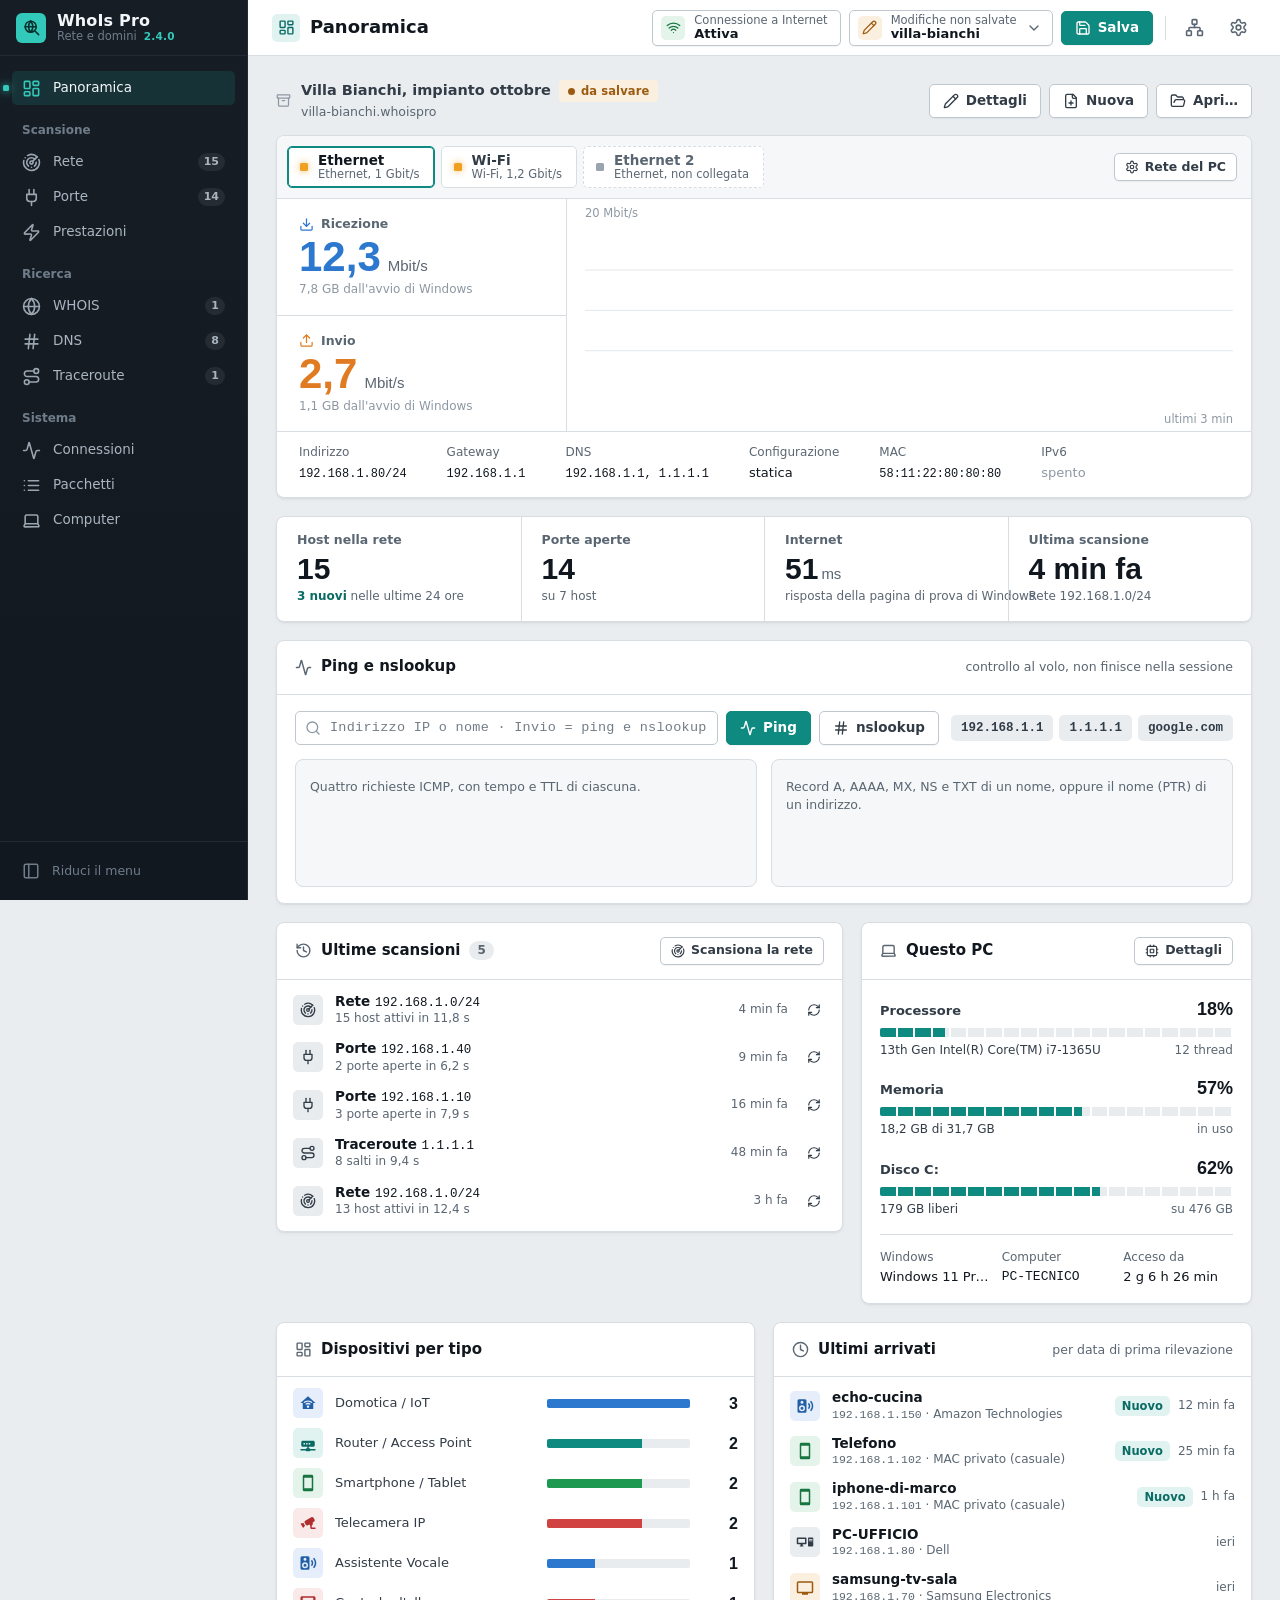
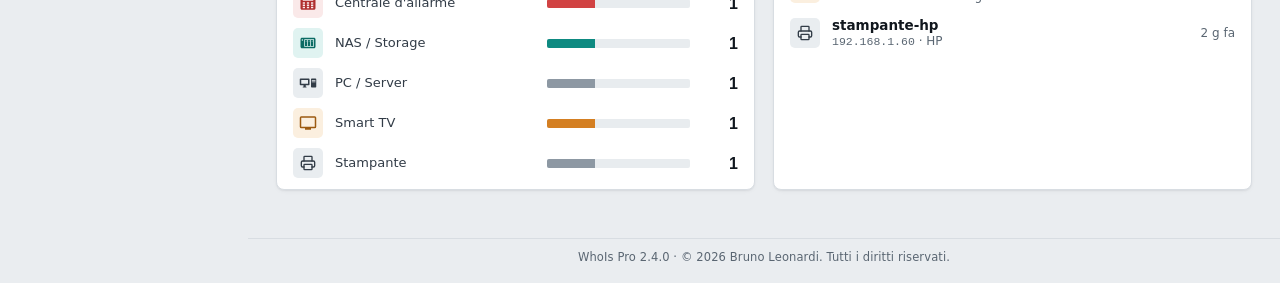
==== commit d46b46a3: "Icone MDI e nomi dei dispositivi, scansione all'avvio, aggiornamento automatico e ritocchi all'inter" ====
--- a/dev/preview.html
+++ b/dev/preview.html
@@ -5,6 +5,7 @@
   <meta name="viewport" content="width=device-width, initial-scale=1">
   <title>WhoIs Pro · anteprima</title>
   <!-- Anteprima dell'interfaccia senza il programma: dev\serve.ps1, poi http://localhost:5517/ -->
+  <script src="mdi-sample.js"></script>
   <script src="mock.js"></script>
   <script src="../ui/theme.js"></script>
   <link rel="stylesheet" href="../ui/app.css">
--- a/ui/app.css
+++ b/ui/app.css
@@ -296,6 +296,16 @@
 .input:disabled, .select:disabled { background: var(--surface-3); color: var(--muted); cursor: not-allowed; }
 .input[readonly] { background: var(--surface-2); color: var(--text-2); }
 .input.is-invalid { border-color: var(--danger); }
+/* ✕ per svuotare il campo (core/clearable.js): lo sfondo del campo, il clic si riconosce dalla posizione */
+input.input.has-value {
+  padding-right: 30px;
+  background-image: url("data:image/svg+xml,%3Csvg xmlns='http://www.w3.org/2000/svg' width='14' height='14' viewBox='0 0 24 24' fill='none' stroke='%2364748b' stroke-width='2.4' stroke-linecap='round'%3E%3Cpath d='M18 6 6 18M6 6l12 12'/%3E%3C/svg%3E");
+  background-repeat: no-repeat; background-position: right 10px center;
+}
+input.input.has-value.on-clear {
+  cursor: pointer;
+  background-image: url("data:image/svg+xml,%3Csvg xmlns='http://www.w3.org/2000/svg' width='14' height='14' viewBox='0 0 24 24' fill='none' stroke='%23ef4444' stroke-width='2.6' stroke-linecap='round'%3E%3Cpath d='M18 6 6 18M6 6l12 12'/%3E%3C/svg%3E");
+}
 .select {
   appearance: none; padding-right: 32px; cursor: pointer;
   background-image: url("data:image/svg+xml,%3Csvg xmlns='http://www.w3.org/2000/svg' width='16' height='16' viewBox='0 0 24 24' fill='none' stroke='%2364748b' stroke-width='2' stroke-linecap='round' stroke-linejoin='round'%3E%3Cpath d='m6 9 6 6 6-6'/%3E%3C/svg%3E");
@@ -309,6 +319,9 @@
 .input-icon { position: relative; }
 .input-icon .icon { position: absolute; left: 10px; top: 50%; transform: translateY(-50%); color: var(--faint); pointer-events: none; width: 16px; height: 16px; }
 .input-icon .input { padding-left: 34px; }
+.input-suffix { display: flex; align-items: center; gap: 8px; color: var(--muted); font-size: 13px; }
+.input-suffix .input { width: 96px; }
+.autoscan-delay { margin-top: 14px; }
 .input-affix { position: relative; }
 .input-affix .input { padding-right: 40px; }
 .input-affix .affix-btn { position: absolute; right: 3px; top: 3px; height: 30px; width: 34px; border: 0; background: transparent; color: var(--muted); border-radius: var(--radius-xs); cursor: pointer; display: grid; place-items: center; }
@@ -796,7 +809,7 @@
 .toast .toast-action:hover { background: var(--surface-hover); }
 .toast .toast-close { width: 26px; height: 26px; border: 0; border-radius: 6px; background: transparent; color: var(--faint); cursor: pointer; display: grid; place-items: center; flex: 0 0 auto; }
 .toast .toast-close:hover { background: var(--surface-3); color: var(--text); }
-.toast .toast-bar { position: absolute; left: 0; bottom: 0; height: 2px; background: currentColor; opacity: .25; animation: toastBar linear forwards; color: var(--muted); }
+.toast .toast-bar { position: absolute; right: 0; bottom: 0; height: 2px; background: currentColor; opacity: .25; animation: toastBar linear forwards; color: var(--muted); }
 @keyframes toastBar { from { width: 100%; } to { width: 0; } }
 
 /* ---------------------------------------------------------------------
@@ -864,7 +877,7 @@
 .topbar-title .page-icon { width: 28px; height: 28px; border-radius: 7px; display: grid; place-items: center; background: var(--primary-soft); color: var(--primary-text); flex: 0 0 auto; }
 .topbar-title .page-icon .icon { width: 17px; height: 17px; }
 .topbar-title h1 { font-size: 17px; font-weight: 650; white-space: nowrap; overflow: hidden; text-overflow: ellipsis; }
-.help { display: inline-grid; place-items: center; width: 18px; height: 18px; border-radius: 50%; border: 1px solid var(--border-strong); color: var(--muted); font-size: 11px; font-weight: 700; line-height: 1; cursor: help; flex: 0 0 auto; vertical-align: -3px; user-select: none; }
+.help { display: inline-grid; place-items: center; width: 18px; height: 18px; border-radius: 50%; border: 1px solid var(--border-strong); color: var(--muted); font-size: 11px; font-weight: 700; line-height: 1; cursor: help; flex: 0 0 auto; vertical-align: middle; position: relative; top: -2px; margin-left: 2px; user-select: none; }
 .help:hover { color: var(--text); border-color: var(--faint); background: var(--surface-3); }
 .link-btn { border: 0; background: none; padding: 0; color: var(--primary-text); font: inherit; font-size: 13px; font-weight: 600; cursor: pointer; }
 .link-btn:hover { text-decoration: underline; }
@@ -875,6 +888,13 @@
 .kpi-icon.warning { background: var(--warning-soft); color: var(--warning-text); }
 
 /* sessione nella barra superiore: nome del file e pallino se non salvata */
+.net-chip { cursor: default; padding-right: 12px; }
+.net-chip:hover { background: var(--surface); }
+.net-chip .site-icon { background: var(--neutral-soft); color: var(--muted); }
+.net-chip.is-on .site-icon { background: var(--success-soft); color: var(--success-text); }
+.net-chip.is-off { border-color: var(--danger); }
+.net-chip.is-off .site-icon { background: var(--danger-soft); color: var(--danger-text); }
+.net-chip.is-off .site-label b { color: var(--danger-text); }
 .session-chip { max-width: 360px; }
 .session-chip .site-label b { max-width: 240px; }
 .session-chip .site-icon.is-dirty { background: var(--warning-soft); color: var(--warning-text); }
@@ -943,6 +963,9 @@
 .cat-icon.success { background: var(--success-soft); color: var(--success-text); }
 .cat-icon.warning { background: var(--warning-soft); color: var(--warning-text); }
 .cat-icon.danger { background: var(--danger-soft); color: var(--danger-text); }
+.cat-icon.is-tinted { background: color-mix(in srgb, var(--tint) 16%, transparent); color: var(--tint); }
+.cat-icon .icon.mdi { width: 18px; height: 18px; }
+.cat-icon.cat-lg .icon.mdi { width: 24px; height: 24px; }
 .cat-icon.cat-lg { width: 44px; height: 44px; border-radius: 12px; }
 .cat-icon.cat-lg .icon { width: 22px; height: 22px; }
 
@@ -1008,6 +1031,26 @@
 .pill-list { display: flex; flex-wrap: wrap; gap: 6px; }
 
 /* cronologia delle ricerche (WHOIS) */
+/* WHOIS: ricerche della sessione in una riga sotto il modulo, risultato a tutta larghezza (riepilogo e risposta affiancati) */
+#whois-history:empty { display: none; }
+.history-strip { display: flex; align-items: center; gap: 12px; padding: 10px 12px 10px 16px; }
+.history-strip-title { display: inline-flex; align-items: center; gap: 8px; flex: none; color: var(--text); font-weight: 600; font-size: 13px; }
+.history-strip-title .icon { color: var(--muted); }
+.history-strip-items { display: flex; gap: 6px; flex: 1 1 auto; min-width: 0; overflow-x: auto; scrollbar-width: thin; padding: 2px 0; }
+.history-chip { display: inline-flex; align-items: center; gap: 7px; flex: none; height: 32px; padding: 0 12px 0 10px; border: 1px solid var(--border); border-radius: 16px; background: var(--surface-2); color: var(--text-2); font: inherit; font-size: 13px; cursor: pointer; white-space: nowrap; }
+.history-chip:hover { border-color: var(--border-strong); color: var(--text); }
+.history-chip .icon { color: var(--muted); }
+.history-chip b { font-weight: 600; }
+.history-chip small { color: var(--muted); font-size: 11.5px; font-variant-numeric: tabular-nums; }
+.history-chip.is-active { background: var(--primary-soft); border-color: var(--primary); color: var(--text); }
+.history-chip.is-active .icon { color: var(--primary-text); }
+.history-chip.is-error .icon { color: var(--danger); }
+.whois-error { margin-bottom: 16px; }
+.whois-body { display: grid; grid-template-columns: minmax(0, 1fr); gap: 18px; }
+@media (min-width: 1280px) {
+  .whois-body { grid-template-columns: minmax(380px, 1fr) minmax(0, 1.25fr); align-items: start; gap: 28px; }
+  .whois-raw .raw { max-height: 640px; }
+}
 .history { display: flex; flex-direction: column; gap: 3px; }
 .history-item { display: flex; align-items: center; gap: 10px; width: 100%; padding: 8px 10px; border: 1px solid transparent; border-radius: 8px; background: transparent; color: var(--text); font: inherit; text-align: left; cursor: pointer; }
 .history-item:hover { background: var(--surface-3); }
@@ -1037,7 +1080,7 @@
 
 /* barra superiore: attività in corso al centro, stato di Internet accanto alla sessione; diritti in fondo */
 .topbar .crumbs { flex: 0 1 auto; }
-.topbar-middle { flex: 1 1 auto; display: flex; align-items: center; justify-content: center; min-width: 0; }
+.topbar-middle { flex: 1 1 auto; display: flex; align-items: center; justify-content: center; gap: 10px; min-width: 0; }
 .activity-chip { display: inline-flex; align-items: center; gap: 12px; height: 38px; max-width: 520px; padding: 0 14px 0 12px; border: 1px solid var(--primary-soft-2); border-radius: 20px; background: var(--primary-soft); color: var(--primary-text); font: inherit; cursor: pointer; animation: pageIn .25s var(--ease); }
 .activity-chip:hover { background: var(--primary-soft-2); }
 .activity-chip .activity-text { display: flex; flex-direction: column; line-height: 1.15; min-width: 0; text-align: left; }
@@ -1148,8 +1191,11 @@
 .kpi-value { font-family: var(--font-narrow); font-weight: 600; letter-spacing: 0; }
 
 /* riga in cima alla Panoramica: la sessione aperta */
-.session-line { display: inline-flex; align-items: center; gap: 8px; flex-wrap: wrap; color: var(--muted); }
-.session-line > .icon { color: var(--faint); }
+.session-line { display: inline-flex; align-items: center; gap: 10px; min-width: 0; color: var(--muted); }
+.session-line > .icon { flex: none; color: var(--faint); }
+.session-text { display: flex; flex-direction: column; gap: 1px; min-width: 0; }
+.session-title { display: inline-flex; align-items: center; gap: 8px; flex-wrap: wrap; }
+.session-text small { font-size: 12.5px; color: var(--muted); }
 .session-line b { color: var(--text); font-family: var(--font-display); font-weight: 600; font-size: 14.5px; }
 
 
@@ -1162,6 +1208,8 @@
 .port { display: inline-flex; align-items: center; gap: 10px; height: 42px; padding: 0 14px 0 12px; border: 1px solid var(--border); border-radius: var(--radius-sm); background: var(--surface); color: var(--text-2); font: inherit; text-align: left; cursor: pointer; transition: border-color .15s var(--ease); }
 .port:hover { border-color: var(--border-strong); }
 .port.is-active { border-color: var(--primary); box-shadow: inset 0 0 0 1px var(--primary); color: var(--text); }
+.port.is-off:not(.is-active) { border-style: dashed; color: var(--muted); }
+.port.is-off:not(.is-active) b { color: var(--muted); }
 .port-text { display: flex; flex-direction: column; line-height: 1.15; min-width: 0; }
 .port-text b { font-family: var(--font-display); font-weight: 600; font-size: 13.5px; white-space: nowrap; }
 .port-text small { color: var(--muted); font-size: 11.5px; white-space: nowrap; }
@@ -1274,10 +1322,180 @@
 table.dt tbody tr.is-offline td:not(.actions) { opacity: .55; }
 .offline-tag { color: var(--danger-text); font-weight: 600; }
 .rescan-btn .spinner { width: 14px; height: 14px; border-width: 2px; }
+table.dt td > .cell-text.cell-num { align-items: flex-end; }
+/* testi lunghi (nomi DNS, tipi di dispositivo): interi, a capo invece che tagliati, così la tabella sta nella finestra */
+table.dt .trunc.w-name { display: block; white-space: normal; overflow-wrap: anywhere; min-width: 110px; max-width: 210px; line-height: 1.3; }
+table.dt tbody td { height: auto; min-height: 42px; padding: 5px 8px; }
+table.dt thead th { padding: 0 8px; }
+table.dt .trunc.w-name { max-width: 175px; }
+table.dt td > .cell-text b.w-vendor { white-space: normal; max-width: 190px; }
+table.dt .cell-text small b.ports-count { font-size: 11.5px; font-weight: 600; color: var(--primary-text); }
+/* latenza nella tabella degli host: il numero colorato basta, la barretta toglieva spazio */
+table.dt .cell-num .lat i { display: none; }
+table.dt .cell-num .lat .mono { font-weight: 600; color: var(--success-text); }
+table.dt .cell-num .lat.warning .mono { color: var(--warning-text); }
+table.dt .cell-num .lat.danger .mono { color: var(--danger-text); }
+/* tabelle più compatte: il tipo di dispositivo resta su una riga, con caratteri un po' più piccoli */
+table.dt { font-size: 12.5px; }
+table.dt td.mono { font-size: 12px; }
+table.dt .cell-main { gap: 9px; }
+table.dt .cell-main .cell-text b, table.dt td > .cell-text b { font-size: 12.5px; white-space: nowrap; }
+table.dt .cell-main .cell-text small, table.dt td > .cell-text small { font-size: 11.5px; }
+table.dt .cat-icon { width: 28px; height: 28px; }
+table.dt .cat-icon .icon { width: 15px; height: 15px; }
+table.dt td > .cell-text b.trunc { font-weight: 600; }
+table.dt td > .cell-text b.muted { color: var(--muted); font-weight: 500; }
+.seen { display: inline-flex; align-items: center; gap: 6px; font-variant-numeric: tabular-nums; }
+.chip-busy { color: var(--primary-text); background: var(--primary-soft); }
+.chip-busy .spinner { width: 12px; height: 12px; border-width: 2px; }
+.scan-form .auto-preset { width: auto; max-width: 210px; }
+.scan-form .auto-preset:disabled { opacity: .5; }
 .rescan-btn:disabled { cursor: default; }
 
+/* Rete: ordinamento e Visualizza (Elenco / Schede) accanto alla ricerca */
+.view-controls { display: flex; align-items: center; gap: 14px; flex-wrap: wrap; }
+.sort-box, .view-box { display: inline-flex; align-items: center; gap: 6px; }
+.sort-box label, .view-label { font-size: 12.5px; font-weight: 600; color: var(--muted); white-space: nowrap; }
+.sort-box .select { width: auto; min-width: 170px; }
+.sort-dir .icon { transition: transform .15s var(--ease); transform: rotate(180deg); }
+.sort-dir.is-desc .icon { transform: none; }
+.view-switch button { display: inline-flex; align-items: center; gap: 5px; }
+.toolbar .search { flex: 1 1 260px; }
+
+/* Schede: un dispositivo per riga, descritto per intero */
+.host-cards { display: flex; flex-direction: column; }
+.host-card { display: flex; align-items: flex-start; gap: 14px; padding: 12px 14px 12px 16px; border-bottom: 1px solid var(--border); cursor: pointer; transition: background .1s linear; }
+.host-card:last-child { border-bottom: 0; }
+.host-card:hover { background: var(--surface-hover); }
+.host-card.is-new { animation: flashRow 1.6s var(--ease); }
+.host-card.is-offline .hc-main { opacity: .55; }
+.host-card .cat-icon.cat-lg { width: 40px; height: 40px; margin-top: 2px; }
+.hc-main { flex: 1 1 auto; min-width: 0; display: flex; flex-direction: column; gap: 6px; }
+.hc-title { display: flex; align-items: baseline; gap: 8px; flex-wrap: wrap; }
+.hc-title b { font-family: var(--font-display); font-size: 15px; font-weight: 600; color: var(--text); overflow-wrap: anywhere; }
+.hc-type { font-size: 13px; color: var(--text-2); }
+.hc-title .tag { align-self: center; }
+.hc-facts { display: flex; flex-wrap: wrap; align-items: baseline; gap: 4px 18px; font-size: 12.5px; color: var(--text-2); }
+.hc-ip { font-size: 13px; font-weight: 700; color: var(--text); }
+.hc-fact { display: inline-flex; align-items: baseline; gap: 6px; min-width: 0; overflow-wrap: anywhere; }
+.hc-fact > i { font-style: normal; font-size: 11px; font-weight: 600; color: var(--faint); }
+.hc-fact .mono { font-size: 12px; }
+.hc-fact.wide { flex-basis: 100%; }
+.hc-ports { display: inline-flex; flex-wrap: wrap; gap: 4px; }
+.hc-port { display: inline-flex; align-items: baseline; gap: 4px; padding: 1px 7px; border-radius: var(--radius-xs); background: var(--primary-soft); color: var(--primary-text); font-family: var(--font-mono); font-size: 11.5px; font-weight: 600; }
+.hc-port em { font-style: normal; font-family: var(--font-sans); font-weight: 500; color: var(--text-2); }
+.hc-port.more { background: var(--surface-3); color: var(--muted); }
+.hc-actions { display: inline-flex; align-items: center; gap: 4px; flex: 0 0 auto; }
+/* stessa altezza per tutte le schede: tre righe fisse, niente a capo; quello che non entra finisce con i puntini
+   (il testo intero nel tooltip e nel dettaglio) */
+.host-card { flex: 0 0 92px; height: 92px; align-items: center; padding-top: 0; padding-bottom: 0; }
+.host-card .hc-main { gap: 4px; }
+.hc-line { display: flex; align-items: baseline; gap: 18px; min-width: 0; height: 21px; white-space: nowrap; overflow: hidden; font-size: 12.5px; color: var(--text-2); }
+.hc-line.hc-title { height: 23px; gap: 8px; align-items: center; }
+.hc-title b, .hc-title .hc-type { line-height: 23px; }
+.hc-title .tag { height: 18px; line-height: 18px; align-self: center; position: relative; top: -1px; }
+.hc-title b { overflow: hidden; text-overflow: ellipsis; flex: 0 1 auto; min-width: 0; overflow-wrap: normal; }
+.hc-title .hc-type { overflow: hidden; text-overflow: ellipsis; flex: 0 1 auto; min-width: 0; }
+.hc-title .tag { flex: 0 0 auto; }
+.hc-line .hc-ip { flex: 0 0 auto; }
+.hc-line .hc-fact { flex: 0 1 auto; min-width: 0; overflow: hidden; overflow-wrap: normal; }
+.hc-line .hc-fact.grow { flex: 1 1 auto; }
+.hc-fact > i { flex: 0 0 auto; }
+.hc-fact .hc-val { min-width: 0; overflow: hidden; text-overflow: ellipsis; white-space: nowrap; }
+.hc-line .hc-ports { flex-wrap: nowrap; overflow: hidden; }
+.hc-port { flex: 0 0 auto; }
+
+/* Elenco: tutte le righe alte uguali; nomi e produttori su una riga, interi nel tooltip */
+table.dt tbody td { height: 48px; padding-top: 4px; padding-bottom: 4px; }
+table.dt .trunc.w-name, table.dt td > .cell-text b.w-vendor { display: block; white-space: nowrap; overflow: hidden; text-overflow: ellipsis; max-width: 160px; overflow-wrap: normal; }
+table.dt td > .cell-text b.w-vendor { max-width: 190px; }
+
+/* Pacchetti (cattura con pktmon) */
+.cap-note { margin-top: 14px; }
+.cap-stats { margin-top: 18px; }
+.cap-proto-row { grid-template-columns: 74px minmax(110px, 200px) minmax(0, 1fr) 56px; }
+.cap-proto-row .tag { justify-content: center; }
+.cap-proto-row.is-active { background: var(--primary-soft); }
+.cap-talker { grid-template-columns: minmax(130px, 230px) minmax(0, 130px) minmax(70px, 1fr) 64px; }
+.cap-addr { font-size: 12px; color: var(--text); overflow: hidden; text-overflow: ellipsis; white-space: nowrap; }
+.cat-row b.cap-bytes { font-size: 13px; }
+.tag.neutral { background: var(--neutral-soft); color: var(--text-2); }
+table.dt .cap-info { display: block; max-width: 520px; overflow: hidden; text-overflow: ellipsis; white-space: nowrap; }
+.cap-list table.dt tbody td { height: 34px; padding-top: 2px; padding-bottom: 2px; }
+
+/* Ping e nslookup nella Panoramica */
+.quick-form { display: flex; align-items: center; gap: 8px; flex-wrap: wrap; }
+.quick-form .search { flex: 1 1 320px; max-width: 520px; }
+.quick-picks { display: inline-flex; gap: 6px; flex-wrap: wrap; margin-left: 4px; }
+button.chip.quick-pick { border: 0; font-family: var(--font-mono); cursor: pointer; }
+button.chip.quick-pick:hover { background: var(--primary-soft); color: var(--primary-text); }
+.quick-results { display: grid; grid-template-columns: repeat(2, minmax(0, 1fr)); gap: 14px; margin-top: 14px; }
+.quick-box { min-height: 128px; padding: 12px 14px; border: 1px solid var(--border); border-radius: var(--radius); background: var(--surface-2); min-width: 0; }
+.quick-head { margin-bottom: 8px; font-size: 13px; overflow-wrap: anywhere; }
+.quick-head b { font-family: var(--font-display); font-weight: 600; font-size: 14px; color: var(--text); }
+.quick-msg { font-size: 12.5px; padding: 6px 0; }
+.quick-wait { display: flex; align-items: center; gap: 10px; color: var(--muted); font-size: 13px; padding: 6px 0; }
+.quick-wait .spinner { width: 15px; height: 15px; border-width: 2px; }
+.q-replies, .q-records { list-style: none; margin: 0; padding: 0; display: flex; flex-direction: column; gap: 5px; }
+.q-replies li { display: grid; grid-template-columns: 18px minmax(60px, 1fr) 76px 60px; align-items: center; gap: 10px; font-size: 12.5px; font-variant-numeric: tabular-nums; }
+.q-replies .q-seq { color: var(--faint); font-size: 11.5px; text-align: right; }
+.q-replies .q-bar { height: 7px; border-radius: 2px; background: var(--surface-3); overflow: hidden; }
+.q-replies .q-bar i { display: block; height: 100%; background: var(--primary); border-radius: 2px; }
+.q-replies b { font-family: var(--font-narrow); font-weight: 600; font-size: 14px; color: var(--text); text-align: right; }
+.q-replies li.is-lost b { color: var(--danger-text); font-family: var(--font-sans); font-size: 12.5px; text-align: left; grid-column: span 2; }
+.quick-sum { margin-top: 10px; padding-top: 8px; border-top: 1px solid var(--border); font-size: 12.5px; color: var(--text-2); font-variant-numeric: tabular-nums; }
+.quick-sum.tone-warn { color: var(--warning-text); }
+.q-records { max-height: 190px; overflow-y: auto; }
+.q-records li { display: flex; align-items: baseline; gap: 10px; font-size: 12.5px; min-width: 0; }
+.q-records .mono { overflow-wrap: anywhere; color: var(--text); }
+.q-records .q-type { min-width: 44px; justify-content: center; flex: 0 0 auto; }
+@media (max-width: 1180px) { .quick-results { grid-template-columns: minmax(0, 1fr); } }
+
+/* Prestazioni della rete */
+.perf-hero { padding: 22px 24px; }
+.perf-bigs { display: grid; grid-template-columns: repeat(3, minmax(0, 1fr)); gap: 0; }
+.perf-big { display: flex; flex-direction: column; gap: 4px; padding: 4px 24px; border-left: 1px solid var(--border); min-width: 0; }
+.perf-big:first-child { border-left: 0; padding-left: 0; }
+.perf-label { display: inline-flex; align-items: center; gap: 7px; font-size: 13px; font-weight: 600; color: var(--muted); }
+.perf-big.rx .perf-label .icon { color: var(--rx); }
+.perf-big.tx .perf-label .icon { color: var(--tx); }
+.perf-value { display: flex; align-items: baseline; gap: 8px; font-family: var(--font-narrow); font-variant-numeric: tabular-nums; }
+.perf-value b { font-size: 56px; font-weight: 600; line-height: 1; color: var(--text); }
+.perf-big.rx .perf-value b { color: var(--rx); }
+.perf-big.tx .perf-value b { color: var(--tx); }
+.perf-value span { font-size: 17px; color: var(--muted); font-weight: 500; }
+.perf-big.is-live .perf-value b { animation: perfPulse 1s ease-in-out infinite alternate; }
+@keyframes perfPulse { from { opacity: .75; } to { opacity: 1; } }
+@media (prefers-reduced-motion: reduce) { .perf-big.is-live .perf-value b { animation: none; } }
+.perf-progress { display: flex; align-items: center; gap: 14px; margin-top: 20px; padding-top: 16px; border-top: 1px solid var(--border); }
+.perf-progress .meter { flex: 1 1 auto; height: 6px; }
+.perf-progress .meter > span { transition: width .3s linear; }
+.perf-grade { display: flex; align-items: baseline; gap: 14px; flex-wrap: wrap; margin-top: 20px; padding: 14px 16px; border-radius: var(--radius); background: var(--success-soft); }
+.perf-grade.warning { background: var(--warning-soft); }
+.perf-grade.danger { background: var(--danger-soft); }
+.perf-grade-word { font-family: var(--font-display); font-size: 20px; font-weight: 600; color: var(--success-text); }
+.perf-grade.warning .perf-grade-word { color: var(--warning-text); }
+.perf-grade.danger .perf-grade-word { color: var(--danger-text); }
+.perf-grade-sub { font-size: 13px; color: var(--text-2); }
+.perf-empty .empty { padding: 24px 10px; }
+.perf-hint { margin-top: 10px; font-size: 12.5px; }
+.tone-success { color: var(--success-text); }
+.tone-warning { color: var(--warning-text); }
+.tone-danger { color: var(--danger-text); }
+.perf-uses { list-style: none; margin: 0; padding: 0; display: grid; grid-template-columns: repeat(3, minmax(0, 1fr)); gap: 10px; }
+.perf-uses li { display: flex; align-items: center; gap: 12px; padding: 12px 14px; border: 1px solid var(--border); border-radius: var(--radius); background: var(--surface-2); }
+.perf-use-icon { width: 32px; height: 32px; border-radius: var(--radius-sm); display: grid; place-items: center; flex: 0 0 auto; background: var(--surface-3); color: var(--text-2); }
+.perf-use-text { display: flex; flex-direction: column; flex: 1 1 auto; min-width: 0; line-height: 1.3; }
+.perf-use-text b { font-size: 13.5px; font-weight: 600; color: var(--text); }
+.perf-use-text small { font-size: 12.5px; color: var(--muted); }
+.perf-uses li.warning .perf-use-text small { color: var(--warning-text); }
+.perf-uses li.danger .perf-use-text small { color: var(--danger-text); }
+.led.is-act-still { background: var(--led-act); box-shadow: 0 0 6px color-mix(in srgb, var(--led-act) 60%, transparent); }
+.led.is-bad { background: var(--danger); box-shadow: 0 0 6px color-mix(in srgb, var(--danger) 60%, transparent); }
+@media (max-width: 1180px) { .perf-uses { grid-template-columns: repeat(2, minmax(0, 1fr)); } .perf-value b { font-size: 44px; } }
+
 /* Impostazioni e Rete del PC */
-.settings-narrow { max-width: 880px; }
+.settings-narrow { max-width: none; }
 .switch-list { display: flex; flex-direction: column; gap: 16px; }
 .switch-list .switch { align-items: flex-start; }
 .switch-list .switch .track { margin-top: 1px; }
@@ -1292,4 +1510,57 @@
 .nic-facts dt { font-size: 12px; color: var(--muted); }
 .nic-facts dd { margin: 2px 0 0; font-size: 12.5px; color: var(--text); overflow-wrap: anywhere; }
 .nic-none { padding: 0 14px 12px; }
+.nic-facts .nic-wide { grid-column: 1 / -1; }
+.nic-facts .nic-wide dd { line-height: 1.7; }
+.tag.v6 { height: 17px; padding: 0 5px; font-size: 10.5px; background: var(--info-soft); color: var(--info-text); vertical-align: 1px; }
+.v6-list { line-height: 1.8; }
 .nic-actions { display: flex; flex-wrap: wrap; gap: 6px; padding: 10px 14px; border-top: 1px solid var(--border); }
+
+/* Scansione della rete all'avvio (core/autoscan.js): nella barra superiore come «Scansione in corso», ma arancione */
+.autoscan-chip { cursor: default; gap: 10px; padding-right: 6px; border-color: color-mix(in srgb, var(--warning) 45%, transparent); background: var(--warning-soft); color: var(--warning-text); }
+.autoscan-chip:hover { background: var(--warning-soft); }
+.autoscan-chip .pulse, .autoscan-chip .pulse::after { background: var(--warning); }
+.autoscan-chip b [data-left] { font-variant-numeric: tabular-nums; }
+.autoscan-chip .meter { width: 70px; }
+.autoscan-chip .meter > span { width: 100%; background: var(--warning); animation: toastBar linear forwards; }
+.autoscan-btn { display: inline-flex; align-items: center; gap: 5px; height: 26px; padding: 0 9px; border: 0; border-radius: var(--radius-xs); background: transparent; color: var(--warning-text); font: inherit; font-size: 12px; font-weight: 650; cursor: pointer; white-space: nowrap; }
+.autoscan-btn:hover { background: color-mix(in srgb, var(--warning) 22%, transparent); }
+.autoscan-btn.is-go { background: var(--warning); color: #fff; }
+.autoscan-btn.is-go:hover { filter: brightness(1.08); background: var(--warning); }
+/* Nome e note di un dispositivo (pannello del dispositivo, pagina Rete) */
+.host-label { display: flex; flex-direction: column; gap: 10px; padding: 14px; border: 1px solid var(--border); border-radius: var(--radius); background: var(--surface-2); }
+.host-label textarea.input { min-height: 56px; }
+.host-label-foot { display: flex; align-items: center; justify-content: space-between; gap: 12px; }
+.host-label-foot small { font-size: 12px; }
+.custom-name { color: var(--primary-text); }
+.hc-title > .icon { flex: none; color: var(--primary-text); }
+
+/* Scelta dell'icona di un dispositivo (core/iconpicker.js) */
+.icon-picker { max-width: 860px; }
+.ip-top { display: flex; align-items: center; gap: 10px; flex-wrap: wrap; }
+.ip-top .search { flex: 1 1 260px; max-width: none; }
+.ip-cat { width: auto; min-width: 200px; max-width: 260px; }
+.ip-preview { display: inline-flex; align-items: center; gap: 10px; min-width: 190px; }
+.ip-preview-text { display: flex; flex-direction: column; line-height: 1.2; min-width: 0; }
+.ip-preview-text b { font-family: var(--font-mono); font-size: 12.5px; font-weight: 600; }
+.ip-preview-text small { color: var(--muted); font-size: 11.5px; }
+.ip-recent { display: flex; align-items: center; gap: 4px; flex-wrap: wrap; margin-top: 12px; }
+.ip-recent:empty { display: none; }
+.ip-grid { display: grid; grid-template-columns: repeat(auto-fill, minmax(44px, 1fr)); gap: 4px; margin-top: 12px; max-height: 330px; overflow-y: auto; padding: 6px; border: 1px solid var(--border); border-radius: var(--radius); background: var(--surface-2); }
+.ip-tile { display: grid; place-items: center; height: 44px; border: 1px solid transparent; border-radius: 8px; background: transparent; color: var(--text-2); cursor: pointer; }
+.ip-recent .ip-tile { width: 40px; height: 40px; }
+.ip-tile:hover { background: var(--surface-3); color: var(--text); }
+.ip-tile.is-active { border-color: var(--primary); background: var(--primary-soft); color: var(--primary-text); }
+.ip-none, .ip-grid > .loading-block { grid-column: 1 / -1; padding: 18px; text-align: center; justify-content: center; }
+.ip-more { display: flex; justify-content: center; margin-top: 6px; }
+.ip-more:empty { display: none; }
+.ip-colors { display: flex; align-items: center; gap: 6px; flex-wrap: wrap; margin-top: 14px; }
+.ip-colors-label { margin-right: 6px; color: var(--muted); font-size: 12.5px; font-weight: 600; }
+.ip-swatch { width: 24px; height: 24px; padding: 0; border: 2px solid transparent; border-radius: 50%; background: var(--sw); cursor: pointer; box-shadow: inset 0 0 0 1px rgb(0 0 0 / .12); }
+.ip-swatch.is-auto { display: grid; place-items: center; background: var(--surface-3); color: var(--muted); }
+.ip-swatch.is-active { border-color: var(--text); box-shadow: 0 0 0 2px var(--surface); }
+.ip-custom { position: relative; display: grid; place-items: center; width: 24px; height: 24px; border-radius: 50%; border: 1px dashed var(--border-strong); color: var(--muted); cursor: pointer; overflow: hidden; }
+.ip-custom input { position: absolute; inset: 0; opacity: 0; cursor: pointer; }
+/* campo dell'icona nel pannello del dispositivo */
+.host-icon-field { display: flex; align-items: center; gap: 10px; }
+.host-icon-field .muted { font-size: 12px; }
